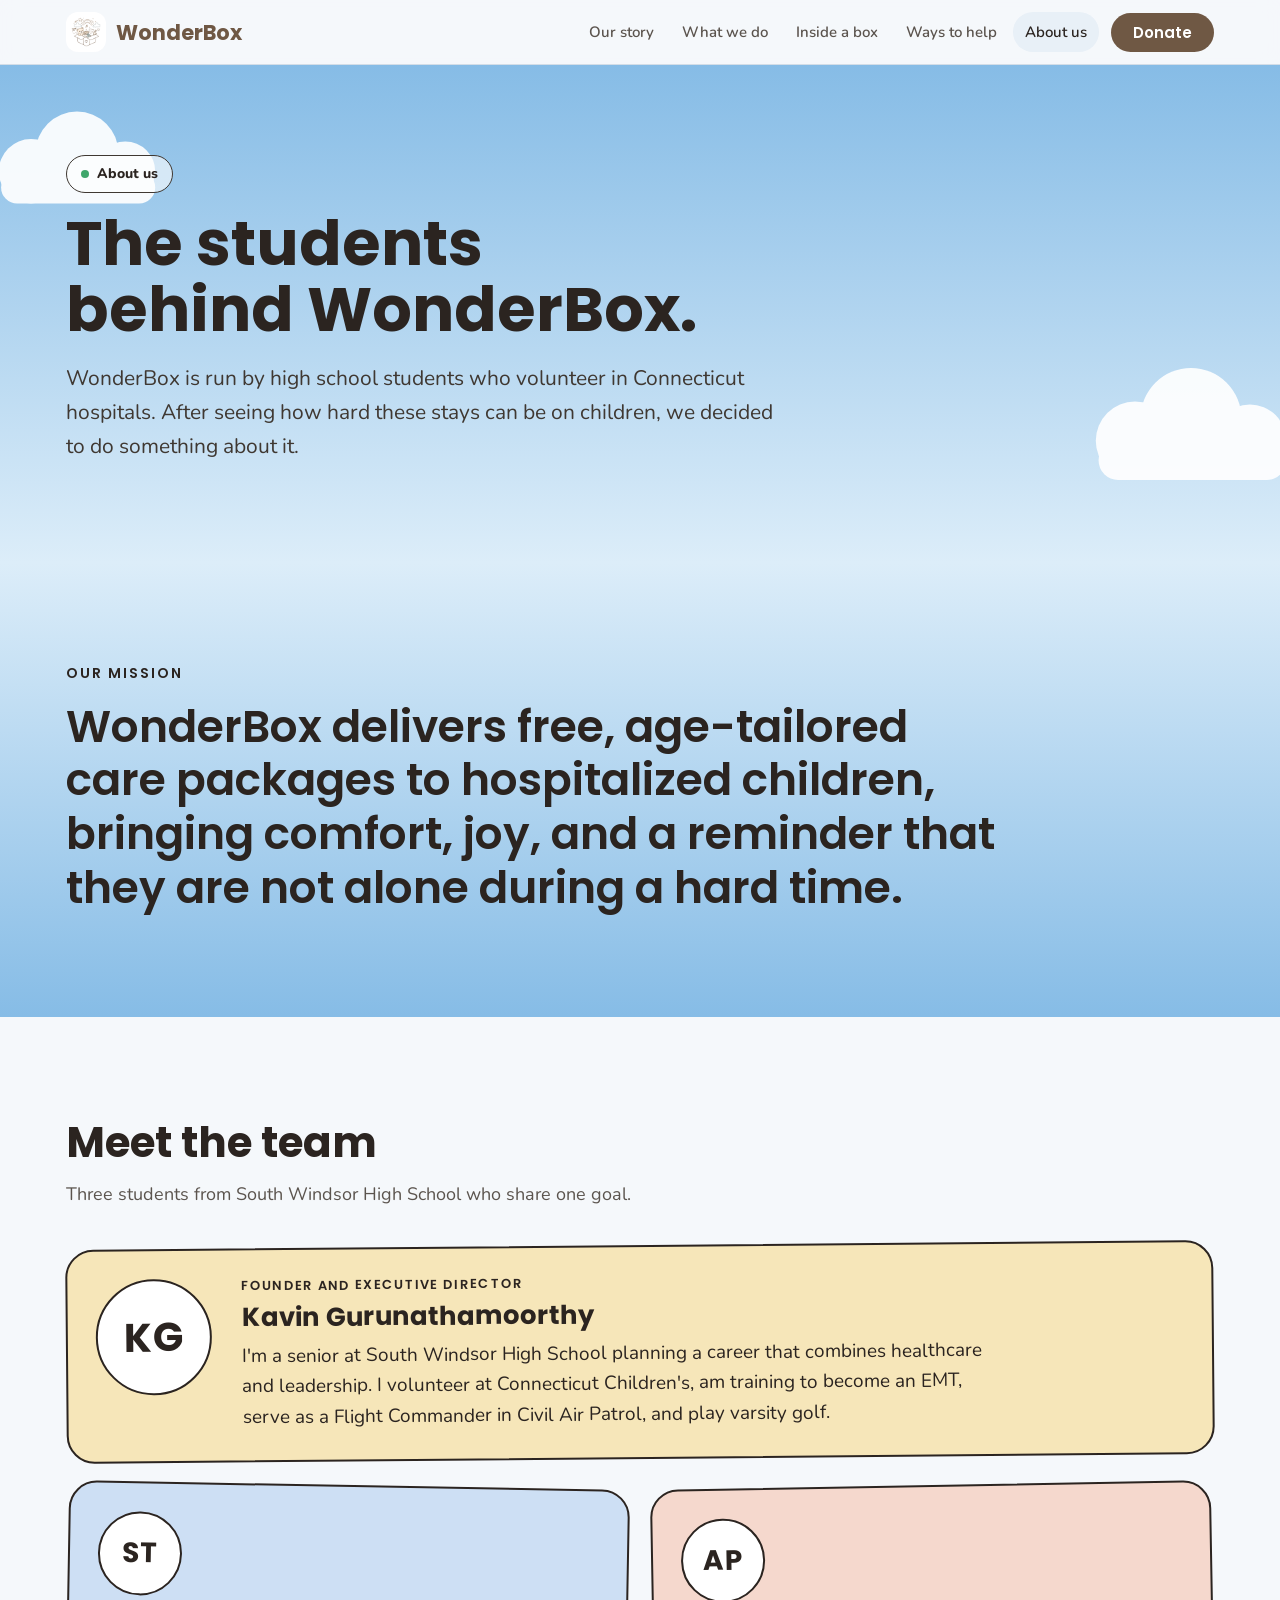
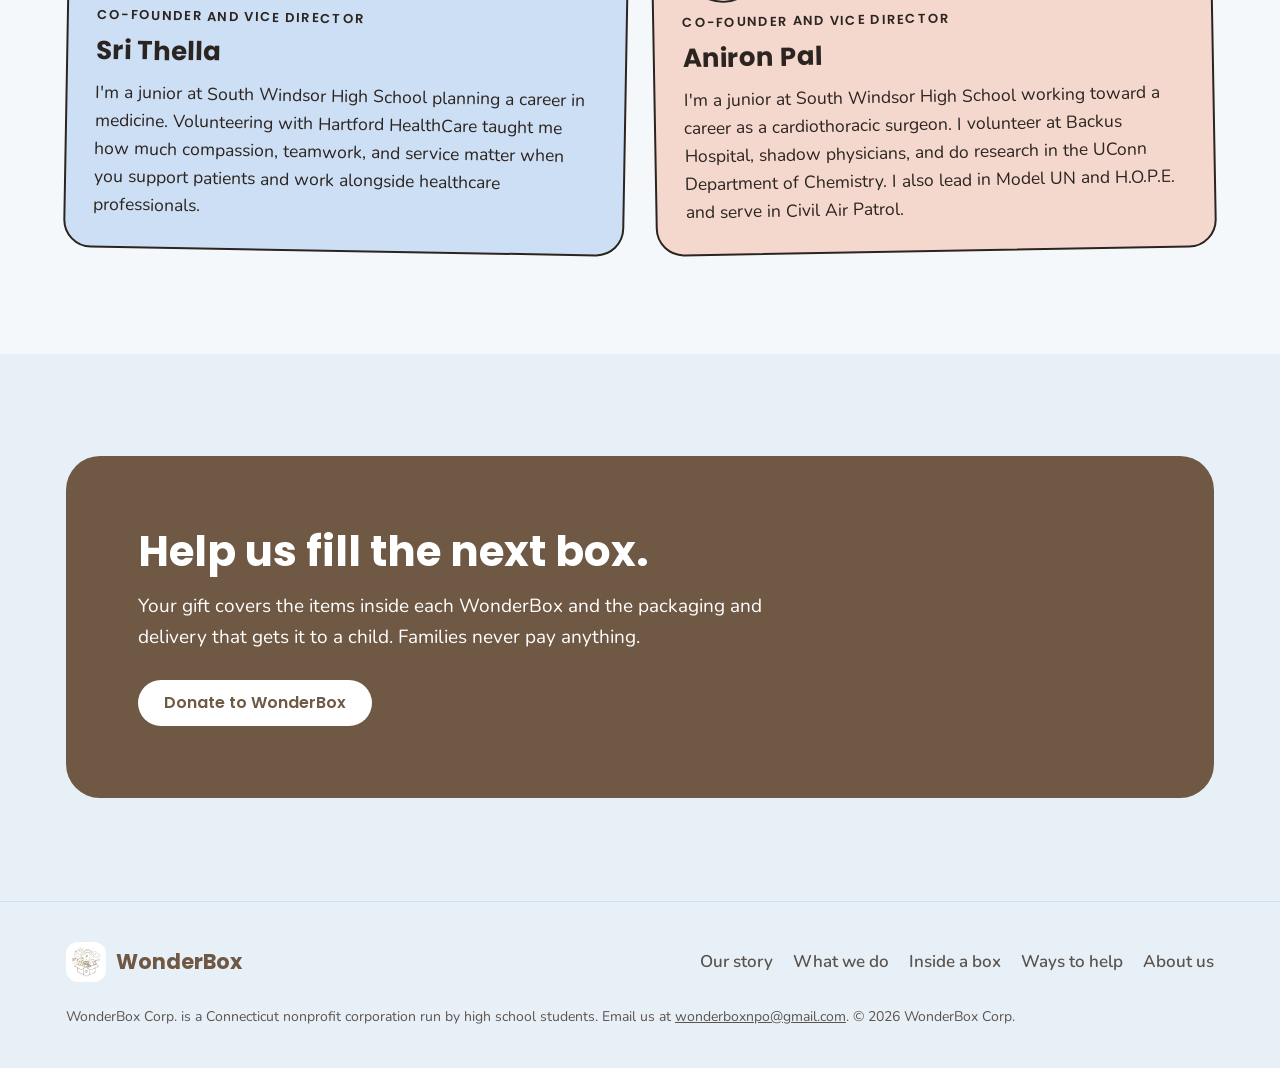
==== about.html @ fb3b5fb5 "Initial commit: WonderBox nonprofit website Co-Authored-By: Claude Sonnet 5 <noreply@anthropic.com>" ====
<!doctype html>
<html lang="en">
<head>
<meta charset="utf-8">
<meta name="viewport" content="width=device-width, initial-scale=1, viewport-fit=cover">
<title>About WonderBox</title>
<link rel="preconnect" href="https://fonts.googleapis.com">
<link rel="preconnect" href="https://fonts.gstatic.com" crossorigin>
<link rel="stylesheet" href="https://fonts.googleapis.com/css2?family=Nunito:wght@400;600;800&family=Poppins:wght@600;700&display=swap">
<style>
:root { color-scheme: light; padding-top: env(safe-area-inset-top, 0px); padding-bottom: env(safe-area-inset-bottom, 0px); }
body { margin: 0; }
img { max-width: 100%; }
[hidden] { display: none !important; }
</style>
<style>
/* Layout concept: a sky-blue storybook page where tilted pastel cards sit like parcels on a shelf.
   Palette: sky, cardboard brown, and four pastel parcel tones. Type: Poppins display (matches the logo wordmark), Nunito body. */
:root {
  --bg: #f5f8fb;
  --bg-alt: #e8f0f7;
  --surface: #ffffff;
  --ink: #2b2420;
  --ink-soft: #5b544e;
  --brand: #6f5844;
  --brand-ink: #ffffff;
  --line: #d3dde7;
  --outline: #2b2420;
  --focus: #1d5fd1;
  --hdr: rgba(245, 248, 251, 0.88);
  --sky-top: #86bce6;
  --sky-bottom: #dcedf9;
  --hero-ink: #2b2420;
  --hero-soft: #3f3832;
  --pill-bg: rgba(255, 255, 255, 0.6);
  --cloud: #ffffff;
  --cloud-op: 0.92;
  --star-op: 0;
  --sage: #d5e7d0;
  --sky-card: #cddff4;
  --butter: #f6e6b9;
  --blush: #f5d8cd;
  --card-ink: #2b2420;
  --paper: #ffffff;
  --paper-ink: #6f5844;
  --shadow: 0 18px 36px -14px rgba(43, 36, 32, 0.35);
  --display: "Poppins", "Avenir Next", "Segoe UI", system-ui, sans-serif;
  --body: "Nunito", "Segoe UI", system-ui, -apple-system, sans-serif;
}
@media (prefers-color-scheme: dark) {
  :root:not([data-theme="light"]) {
    --bg: #101923;
    --bg-alt: #152231;
    --surface: #1b2a3b;
    --ink: #f3ede7;
    --ink-soft: #bab4ad;
    --brand: #e6c9a2;
    --brand-ink: #2b2420;
    --line: #2f3e50;
    --outline: #a99f95;
    --focus: #8ec5ff;
    --hdr: rgba(16, 25, 35, 0.88);
    --sky-top: #0d1830;
    --sky-bottom: #27406a;
    --hero-ink: #f6f0ea;
    --hero-soft: #d4ddea;
    --pill-bg: rgba(255, 255, 255, 0.1);
    --cloud: #5d7fb0;
    --cloud-op: 0.3;
    --star-op: 0.9;
    --sage: #2e4636;
    --sky-card: #2a3f5e;
    --butter: #574a25;
    --blush: #5a3b34;
    --card-ink: #f3ede7;
    --shadow: 0 18px 36px -14px rgba(0, 0, 0, 0.7);
    color-scheme: dark;
  }
}
:root[data-theme="dark"] {
  --bg: #101923;
  --bg-alt: #152231;
  --surface: #1b2a3b;
  --ink: #f3ede7;
  --ink-soft: #bab4ad;
  --brand: #e6c9a2;
  --brand-ink: #2b2420;
  --line: #2f3e50;
  --outline: #a99f95;
  --focus: #8ec5ff;
  --hdr: rgba(16, 25, 35, 0.88);
  --sky-top: #0d1830;
  --sky-bottom: #27406a;
  --hero-ink: #f6f0ea;
  --hero-soft: #d4ddea;
  --pill-bg: rgba(255, 255, 255, 0.1);
  --cloud: #5d7fb0;
  --cloud-op: 0.3;
  --star-op: 0.9;
  --sage: #2e4636;
  --sky-card: #2a3f5e;
  --butter: #574a25;
  --blush: #5a3b34;
  --card-ink: #f3ede7;
  --shadow: 0 18px 36px -14px rgba(0, 0, 0, 0.7);
  color-scheme: dark;
}

*, *::before, *::after { box-sizing: border-box; }
html { scroll-behavior: smooth; }
body {
  background: var(--bg);
  color: var(--ink);
  font-family: var(--body);
  font-size: 17px;
  line-height: 1.6;
  -webkit-font-smoothing: antialiased;
  overflow-x: hidden;
}
body::before {
  content: "";
  position: fixed;
  inset: 0 0 auto;
  height: env(safe-area-inset-top, 0px);
  z-index: 60;
  background: var(--hdr);
}
h1, h2, h3 { font-family: var(--display); margin: 0; text-wrap: balance; }
h2 { font-weight: 700; font-size: clamp(28px, 4vw, 42px); line-height: 1.12; }
h3 { font-weight: 600; font-size: 21px; line-height: 1.25; }
p { margin: 0; }
a { color: inherit; }
img { display: block; }
:focus-visible { outline: 3px solid var(--focus); outline-offset: 3px; border-radius: 6px; }
section[id] { scroll-margin-top: 64px; }

.wrap {
  width: 100%;
  max-width: 1180px;
  margin-inline: auto;
  padding-left: max(16px, env(safe-area-inset-left, 0px));
  padding-right: max(16px, env(safe-area-inset-right, 0px));
}
.band { padding-block: clamp(56px, 8vw, 104px); }

/* Buttons */
.btn {
  display: inline-flex; align-items: center; justify-content: center;
  padding: 13px 24px; border-radius: 999px; border: 2px solid transparent;
  font: 600 16px/1 var(--display); text-decoration: none; cursor: pointer;
  transition: transform 0.15s ease;
}
.btn:hover { transform: translateY(-2px); }
.btn-primary { background: var(--brand); color: var(--brand-ink); }
.btn-ghost { border-color: var(--hero-ink); color: var(--hero-ink); }
.btn-inverse { background: var(--brand-ink); color: var(--brand); }
.btn[aria-disabled="true"] { opacity: 0.75; cursor: default; }
.btn[aria-disabled="true"]:hover { transform: none; }

/* Header */
.site-header {
  position: sticky; top: env(safe-area-inset-top, 0px); z-index: 50;
  background: var(--hdr); backdrop-filter: blur(10px);
  border-bottom: 1px solid var(--line);
}
.bar { display: flex; align-items: center; justify-content: space-between; gap: 16px; min-height: 64px; }
.brand { display: flex; align-items: center; gap: 10px; text-decoration: none; color: var(--brand); font: 700 21px/1 var(--display); }
.brand img { width: 40px; height: 40px; padding: 3px; border-radius: 12px; background: var(--paper); object-fit: contain; }
.nav { display: flex; align-items: center; gap: 4px; }
.nav .link { padding: 8px 12px; border-radius: 999px; color: var(--ink-soft); text-decoration: none; font-weight: 600; font-size: 15px; }
.nav .link:hover { color: var(--ink); background: var(--bg-alt); }
.nav .btn { padding: 10px 20px; font-size: 15px; margin-left: 8px; }
@media (max-width: 800px) { .nav .link { display: none; } .nav .btn { margin-left: 0; } }

/* Hero */
.hero { position: relative; overflow: hidden; color: var(--hero-ink); background: linear-gradient(180deg, var(--sky-top), var(--sky-bottom)); }
.hero::before {
  content: ""; position: absolute; inset: 0; pointer-events: none; opacity: var(--star-op);
  background-image:
    radial-gradient(1.6px 1.6px at 8% 18%, #fff, transparent),
    radial-gradient(1.2px 1.2px at 17% 62%, #fff, transparent),
    radial-gradient(1.8px 1.8px at 29% 30%, #fff, transparent),
    radial-gradient(1.2px 1.2px at 41% 80%, #fff, transparent),
    radial-gradient(1.6px 1.6px at 55% 14%, #fff, transparent),
    radial-gradient(1.2px 1.2px at 63% 52%, #fff, transparent),
    radial-gradient(1.8px 1.8px at 78% 24%, #fff, transparent),
    radial-gradient(1.2px 1.2px at 88% 70%, #fff, transparent),
    radial-gradient(1.6px 1.6px at 94% 12%, #fff, transparent);
}
.cloud { position: absolute; width: var(--w); color: var(--cloud); opacity: var(--cloud-op); pointer-events: none; animation: drift var(--t) ease-in-out infinite alternate; }
.cloud svg { display: block; width: 100%; height: auto; fill: currentColor; }
.c1 { --w: 230px; --t: 26s; top: 7%; left: -3%; }
.c2 { --w: 280px; --t: 32s; top: 58%; right: -4%; }
.c3 { --w: 150px; --t: 22s; top: 22%; left: 47%; }
@keyframes drift { from { transform: translateX(-4%); } to { transform: translateX(8%); } }
.hero-grid {
  position: relative; z-index: 1; display: grid; align-items: center; gap: clamp(32px, 6vw, 72px);
  grid-template-columns: minmax(0, 1.15fr) minmax(0, 0.85fr);
  padding-block: clamp(44px, 7vw, 92px) clamp(56px, 8vw, 110px);
}
.pill { display: inline-flex; align-items: center; gap: 8px; padding: 7px 14px; border-radius: 999px; background: var(--pill-bg); border: 1px solid var(--hero-soft); font-weight: 800; font-size: 14px; }
.pill i { width: 8px; height: 8px; border-radius: 50%; background: #3fa66b; }
.hero h1 { font-weight: 700; font-size: clamp(38px, 6.2vw, 68px); line-height: 1.04; margin-top: 20px; }
.lede { margin-top: 20px; max-width: 34em; font-size: clamp(18px, 2vw, 21px); color: var(--hero-soft); }
.cta-row { margin-top: 30px; display: flex; flex-wrap: wrap; gap: 12px; }
.hero-card {
  position: relative; margin: 0 auto; width: 100%; max-width: 440px; padding: 18px 18px 14px;
  background: var(--paper); border-radius: 28px; box-shadow: var(--shadow);
  transform: rotate(2.5deg); animation: float 7s ease-in-out infinite alternate;
}
.hero-card::before {
  content: ""; position: absolute; top: -14px; left: 50%; width: 120px; height: 30px; margin-left: -60px;
  background: var(--butter); opacity: 0.95; border-radius: 4px; transform: rotate(-3deg);
}
.hero-card img { width: 100%; height: auto; aspect-ratio: 1 / 1; }
.hero-card figcaption { margin-top: 6px; text-align: center; color: var(--paper-ink); font: 600 13px/1.3 var(--display); letter-spacing: 0.1em; text-transform: uppercase; }
@keyframes float { from { transform: rotate(2.5deg) translateY(0); } to { transform: rotate(1.5deg) translateY(-8px); } }
@media (max-width: 860px) {
  .hero-grid { grid-template-columns: minmax(0, 1fr); }
  .hero-card { max-width: 340px; }
}

/* Ribbon */
.ribbon { overflow: hidden; background: var(--brand); color: var(--brand-ink); padding-block: 14px; }
.ribbon-track { display: flex; width: max-content; animation: scroll 38s linear infinite; }
.ribbon-set { display: flex; align-items: center; flex-shrink: 0; }
.ribbon-set span { font: 600 14px/1 var(--display); letter-spacing: 0.12em; text-transform: uppercase; white-space: nowrap; }
.ribbon-set i { width: 7px; height: 7px; margin-inline: 28px; border-radius: 50%; background: currentColor; opacity: 0.7; }
@keyframes scroll { to { transform: translateX(-50%); } }

/* Stats */
.stats { display: grid; grid-template-columns: repeat(auto-fit, minmax(170px, 1fr)); gap: 0; background: var(--surface); border: 1px solid var(--line); border-radius: 26px; overflow: hidden; }
.stat { padding: 26px 28px; border-right: 1px solid var(--line); }
.stat:last-child { border-right: 0; }
.stat b { display: block; font: 700 clamp(34px, 4.4vw, 48px)/1 var(--display); color: var(--brand); font-variant-numeric: tabular-nums; }
.stat span { display: block; margin-top: 8px; color: var(--ink-soft); font-weight: 600; }
@media (max-width: 620px) { .stat { border-right: 0; border-bottom: 1px solid var(--line); } .stat:last-child { border-bottom: 0; } }

.serving { margin-top: 22px; text-align: center; color: var(--ink-soft); font-weight: 600; }

/* Story */
.split { display: grid; gap: clamp(28px, 5vw, 64px); grid-template-columns: minmax(0, 5fr) minmax(0, 7fr); align-items: start; }
.split > .lead { position: sticky; top: 96px; }
.lead p { margin-top: 16px; color: var(--ink-soft); font-size: 18px; max-width: 26em; }
.story p + p { margin-top: 18px; }
.story p { font-size: 19px; max-width: 34em; }
@media (max-width: 900px) { .split { grid-template-columns: minmax(0, 1fr); } .split > .lead { position: static; } }

/* What we do */
.alt { background: var(--bg-alt); }
.do-grid { display: grid; gap: 22px; grid-template-columns: repeat(2, minmax(0, 1fr)); }
.tilt {
  display: flex; flex-direction: column; gap: 12px; padding: 26px; border-radius: 26px;
  background: var(--tone); color: var(--card-ink); border: 2px solid var(--outline);
  transform: rotate(var(--r, 0deg)); transition: transform 0.25s ease;
}
.tilt:hover, .tilt:focus-within { transform: rotate(0deg) translateY(-4px); }
.tilt p { font-size: 16.5px; }
.tilt .more { margin-top: auto; padding-top: 6px; font-weight: 800; text-decoration: underline; text-decoration-thickness: 2px; text-underline-offset: 4px; }
.do-grid .tilt:nth-child(even) { margin-top: 28px; }
.do-grid .tilt:nth-child(1) { --r: -1.4deg; }
.do-grid .tilt:nth-child(2) { --r: 1.2deg; }
.do-grid .tilt:nth-child(3) { --r: 1deg; }
.do-grid .tilt:nth-child(4) { --r: -1.2deg; }
[data-tone="sage"] { --tone: var(--sage); }
[data-tone="sky"] { --tone: var(--sky-card); }
[data-tone="butter"] { --tone: var(--butter); }
[data-tone="blush"] { --tone: var(--blush); }
@media (max-width: 560px) { .do-grid { grid-template-columns: minmax(0, 1fr); } .do-grid .tilt:nth-child(even) { margin-top: 0; } }

/* Inside a box */
.sec-head { max-width: 40em; }
.sec-head p { margin-top: 14px; color: var(--ink-soft); font-size: 18px; }
.tabs { margin-top: 28px; display: flex; flex-wrap: wrap; gap: 10px; }
.tab {
  padding: 12px 20px; border-radius: 999px; border: 2px solid var(--outline); cursor: pointer;
  background: var(--surface); color: var(--ink); font: 600 16px/1 var(--display);
}
.tab[aria-selected="true"] { background: var(--brand); border-color: var(--brand); color: var(--brand-ink); }
.panel {
  margin-top: 20px; display: grid; gap: 28px; align-items: center;
  grid-template-columns: minmax(0, 1fr) minmax(0, 1fr);
  padding: clamp(24px, 4vw, 44px); border-radius: 30px;
  background: var(--tone); color: var(--card-ink); border: 2px solid var(--outline);
}
.panel .who { font: 600 15px/1 var(--display); letter-spacing: 0.1em; text-transform: uppercase; }
.panel .age { margin-top: 10px; font: 700 clamp(40px, 6vw, 68px)/1 var(--display); }
.panel p { margin-top: 14px; font-size: 18px; max-width: 24em; }
.chips { list-style: none; margin: 0; padding: 0; display: flex; flex-wrap: wrap; gap: 10px; }
.chips li { padding: 10px 16px; border-radius: 16px; background: var(--surface); color: var(--ink); border: 2px solid var(--outline); font-weight: 800; }
.note { margin-top: 16px; font-size: 14.5px; color: var(--ink-soft); }
@media (max-width: 760px) { .panel { grid-template-columns: minmax(0, 1fr); } }

/* How it works */
.steps { list-style: none; margin: 28px 0 0; padding: 0; display: grid; gap: 22px; counter-reset: step; }
.steps li { position: relative; padding-left: 62px; counter-increment: step; }
.steps li::before {
  content: counter(step); position: absolute; left: 0; top: 0; width: 44px; height: 44px; border-radius: 50%;
  display: grid; place-items: center; background: var(--brand); color: var(--brand-ink); font: 700 18px/1 var(--display);
}
.steps h3 { font-size: 20px; }
.steps p { margin-top: 4px; color: var(--ink-soft); }
.give { background: var(--surface); border: 1px solid var(--line); border-radius: 28px; padding: clamp(24px, 3.5vw, 40px); box-shadow: var(--shadow); }
.give h3 { font-size: 24px; }
.give dl { margin: 20px 0 0; display: grid; gap: 18px; }
.give dt { font: 600 17px/1.3 var(--display); }
.give dd { margin: 4px 0 0; color: var(--ink-soft); }
.give .free { margin-top: 24px; padding: 14px 18px; border-radius: 16px; background: var(--sage); color: var(--card-ink); font-weight: 800; }

/* Ways to help */
.help-grid { margin-top: 32px; display: grid; gap: 20px; grid-template-columns: repeat(auto-fit, minmax(230px, 1fr)); }
.help { display: flex; flex-direction: column; gap: 10px; padding: 26px; border-radius: 22px; background: var(--surface); border: 1px solid var(--line); }
.help p { color: var(--ink-soft); font-size: 16.5px; }
.help .more { margin-top: auto; padding-top: 8px; font-weight: 800; color: var(--brand); text-underline-offset: 4px; text-decoration-thickness: 2px; }
.contact-note { margin-top: 22px; color: var(--ink-soft); }

/* Mission */
.mission { background: linear-gradient(180deg, var(--sky-bottom), var(--sky-top)); color: var(--hero-ink); }
.mission .label { font: 600 14px/1 var(--display); letter-spacing: 0.14em; text-transform: uppercase; }
.mission blockquote { margin: 20px 0 0; max-width: 24em; font: 600 clamp(26px, 3.8vw, 44px)/1.22 var(--display); text-wrap: balance; }

/* Donate */
.donate { padding: clamp(32px, 6vw, 72px); border-radius: 34px; background: var(--brand); color: var(--brand-ink); }
.donate h2 { color: inherit; max-width: 14em; }
.donate p { margin-top: 16px; max-width: 34em; font-size: 19px; }
.donate .btn { margin-top: 28px; }

/* Footer */
.site-footer { background: var(--bg-alt); border-top: 1px solid var(--line); padding-block: 40px; }
.foot { display: flex; flex-wrap: wrap; align-items: center; justify-content: space-between; gap: 20px; }
.foot p { color: var(--ink-soft); font-size: 15px; max-width: 34em; }
.foot nav { display: flex; flex-wrap: wrap; gap: 8px 20px; }
.foot nav a { color: var(--ink-soft); font-weight: 600; text-decoration: none; }
.foot nav a:hover { color: var(--ink); text-decoration: underline; }
.copy { margin-top: 24px; color: var(--ink-soft); font-size: 14px; }

@media (prefers-reduced-motion: reduce) {
  html { scroll-behavior: auto; }
  .cloud, .hero-card, .ribbon-track { animation: none; }
  .tilt, .btn { transition: none; }
}

/* About page */
.nav .link[aria-current="page"] { color: var(--ink); background: var(--bg-alt); }
.page-hero { position: relative; z-index: 1; padding-block: clamp(48px, 7vw, 92px) clamp(56px, 8vw, 100px); }
.page-hero h1 { margin-top: 18px; max-width: 15em; font-weight: 700; font-size: clamp(36px, 5.6vw, 62px); line-height: 1.06; }
.team { margin-top: 36px; display: grid; gap: 26px; grid-template-columns: repeat(2, minmax(0, 1fr)); }
.member {
  display: flex; flex-direction: column; gap: 12px; padding: 28px; border-radius: 28px;
  background: var(--tone); color: var(--card-ink); border: 2px solid var(--outline);
  transform: rotate(var(--r, 0deg)); transition: transform 0.25s ease;
}
.member:hover, .member:focus-within { transform: rotate(0deg) translateY(-4px); }
.member.first { grid-column: 1 / -1; display: grid; grid-template-columns: auto minmax(0, 1fr); gap: 8px 30px; align-items: start; --r: -0.5deg; }
.member:nth-child(2) { --r: 1deg; }
.member:nth-child(3) { --r: -1deg; }
.avatar {
  display: grid; place-items: center; width: 84px; height: 84px; border-radius: 50%;
  background: var(--surface); color: var(--ink); border: 2px solid var(--outline);
  font: 700 28px/1 var(--display); letter-spacing: 0.02em;
}
.first .avatar { width: 116px; height: 116px; font-size: 40px; grid-row: span 3; }
.member h2 { font-size: 26px; line-height: 1.15; }
.role { font: 600 13px/1.3 var(--display); letter-spacing: 0.1em; text-transform: uppercase; }
.member p { font-size: 17.5px; max-width: 40em; }
.first p { font-size: 19px; }
.about-cta { margin-top: 36px; }
@media (max-width: 760px) {
  .team { grid-template-columns: minmax(0, 1fr); }
  .member.first { grid-template-columns: minmax(0, 1fr); }
  .first .avatar { grid-row: auto; width: 96px; height: 96px; font-size: 34px; }
}
</style>
</head>
<body>

<svg width="0" height="0" style="position:absolute" aria-hidden="true" focusable="false">
  <symbol id="cloud" viewBox="0 0 200 100">
    <circle cx="60" cy="62" r="28"/><circle cx="100" cy="46" r="36"/><circle cx="142" cy="62" r="26"/>
    <rect x="34" y="62" width="134" height="28" rx="14"/>
  </symbol>
</svg>

<header class="site-header">
  <div class="wrap bar">
    <a class="brand" href="index.html" aria-label="WonderBox home">
      <img src="wonderbox-logo.png" alt="" width="40" height="40">
      <span>WonderBox</span>
    </a>
    <nav class="nav" aria-label="Main">
      <a class="link" href="index.html#story">Our story</a>
      <a class="link" href="index.html#what">What we do</a>
      <a class="link" href="index.html#inside">Inside a box</a>
      <a class="link" href="index.html#help">Ways to help</a>
      <a class="link" href="about.html" aria-current="page">About us</a>
      <a class="btn btn-primary" href="https://givebutter.com/WonderBoxFundraisingDrive?s=6O8smw" target="_blank" rel="noopener">Donate</a>
    </nav>
  </div>
</header>

<main id="top">
  <section class="hero">
    <div class="cloud c1" aria-hidden="true"><svg viewBox="0 0 200 100"><use href="#cloud"/></svg></div>
    <div class="cloud c2" aria-hidden="true"><svg viewBox="0 0 200 100"><use href="#cloud"/></svg></div>
    <div class="wrap page-hero">
      <span class="pill"><i></i>About us</span>
      <h1>The students behind WonderBox.</h1>
      <p class="lede">WonderBox is run by high school students who volunteer in Connecticut hospitals. After seeing how hard these stays can be on children, we decided to do something about it.</p>
    </div>
  </section>

  <section class="band mission" aria-labelledby="mission-label">
    <div class="wrap">
      <div class="label" id="mission-label">Our mission</div>
      <blockquote>WonderBox delivers free, age-tailored care packages to hospitalized children, bringing comfort, joy, and a reminder that they are not alone during a hard time.</blockquote>
    </div>
  </section>

  <section class="band" id="team">
    <div class="wrap">
      <div class="sec-head">
        <h2>Meet the team</h2>
        <p>Three students from South Windsor High School who share one goal.</p>
      </div>
      <div class="team">
        <article class="member first" data-tone="butter">
          <div class="avatar" aria-hidden="true">KG</div>
          <div class="role">Founder and Executive Director</div>
          <h2>Kavin Gurunathamoorthy</h2>
          <p>I'm a senior at South Windsor High School planning a career that combines healthcare and leadership. I volunteer at Connecticut Children's, am training to become an EMT, serve as a Flight Commander in Civil Air Patrol, and play varsity golf.</p>
        </article>
        <article class="member" data-tone="sky">
          <div class="avatar" aria-hidden="true">ST</div>
          <div class="role">Co-Founder and Vice Director</div>
          <h2>Sri Thella</h2>
          <p>I'm a junior at South Windsor High School planning a career in medicine. Volunteering with Hartford HealthCare taught me how much compassion, teamwork, and service matter when you support patients and work alongside healthcare professionals.</p>
        </article>
        <article class="member" data-tone="blush">
          <div class="avatar" aria-hidden="true">AP</div>
          <div class="role">Co-Founder and Vice Director</div>
          <h2>Aniron Pal</h2>
          <p>I'm a junior at South Windsor High School working toward a career as a cardiothoracic surgeon. I volunteer at Backus Hospital, shadow physicians, and do research in the UConn Department of Chemistry. I also lead in Model UN and H.O.P.E. and serve in Civil Air Patrol.</p>
        </article>
      </div>
    </div>
  </section>

  <section class="band alt" id="donate">
    <div class="wrap">
      <div class="donate">
        <h2>Help us fill the next box.</h2>
        <p>Your gift covers the items inside each WonderBox and the packaging and delivery that gets it to a child. Families never pay anything.</p>
        <a class="btn btn-inverse" href="https://givebutter.com/WonderBoxFundraisingDrive?s=6O8smw" target="_blank" rel="noopener">Donate to WonderBox</a>
      </div>
    </div>
  </section>
</main>

<footer class="site-footer">
  <div class="wrap">
    <div class="foot">
      <a class="brand" href="index.html" aria-label="WonderBox home">
        <img src="wonderbox-logo.png" alt="" width="40" height="40">
        <span>WonderBox</span>
      </a>
      <nav aria-label="Footer">
        <a href="index.html#story">Our story</a>
        <a href="index.html#what">What we do</a>
        <a href="index.html#inside">Inside a box</a>
        <a href="index.html#help">Ways to help</a>
        <a href="about.html">About us</a>
      </nav>
    </div>
    <p class="copy">WonderBox Corp. is a Connecticut nonprofit corporation run by high school students. Email us at <a href="mailto:wonderboxnpo@gmail.com">wonderboxnpo@gmail.com</a>. &copy; 2026 WonderBox Corp.</p>
  </div>
</footer>

</body>
</html>
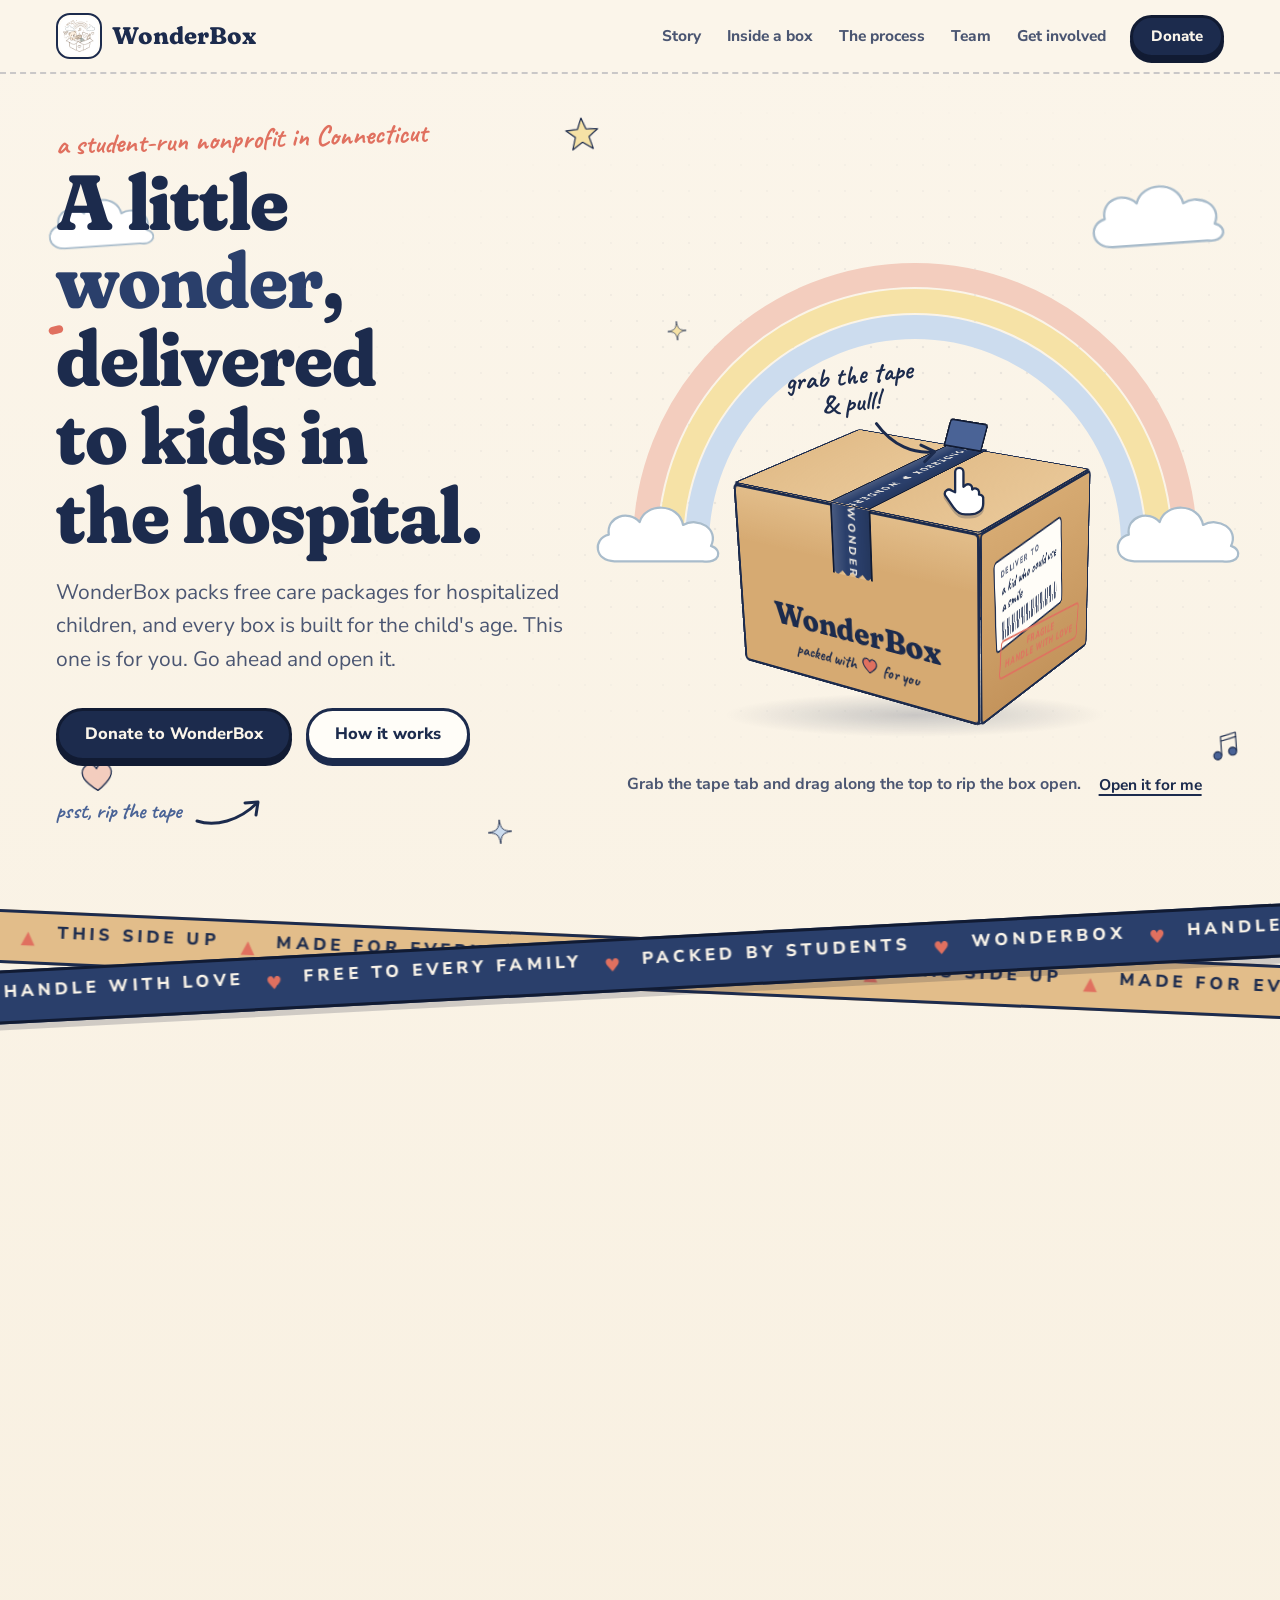
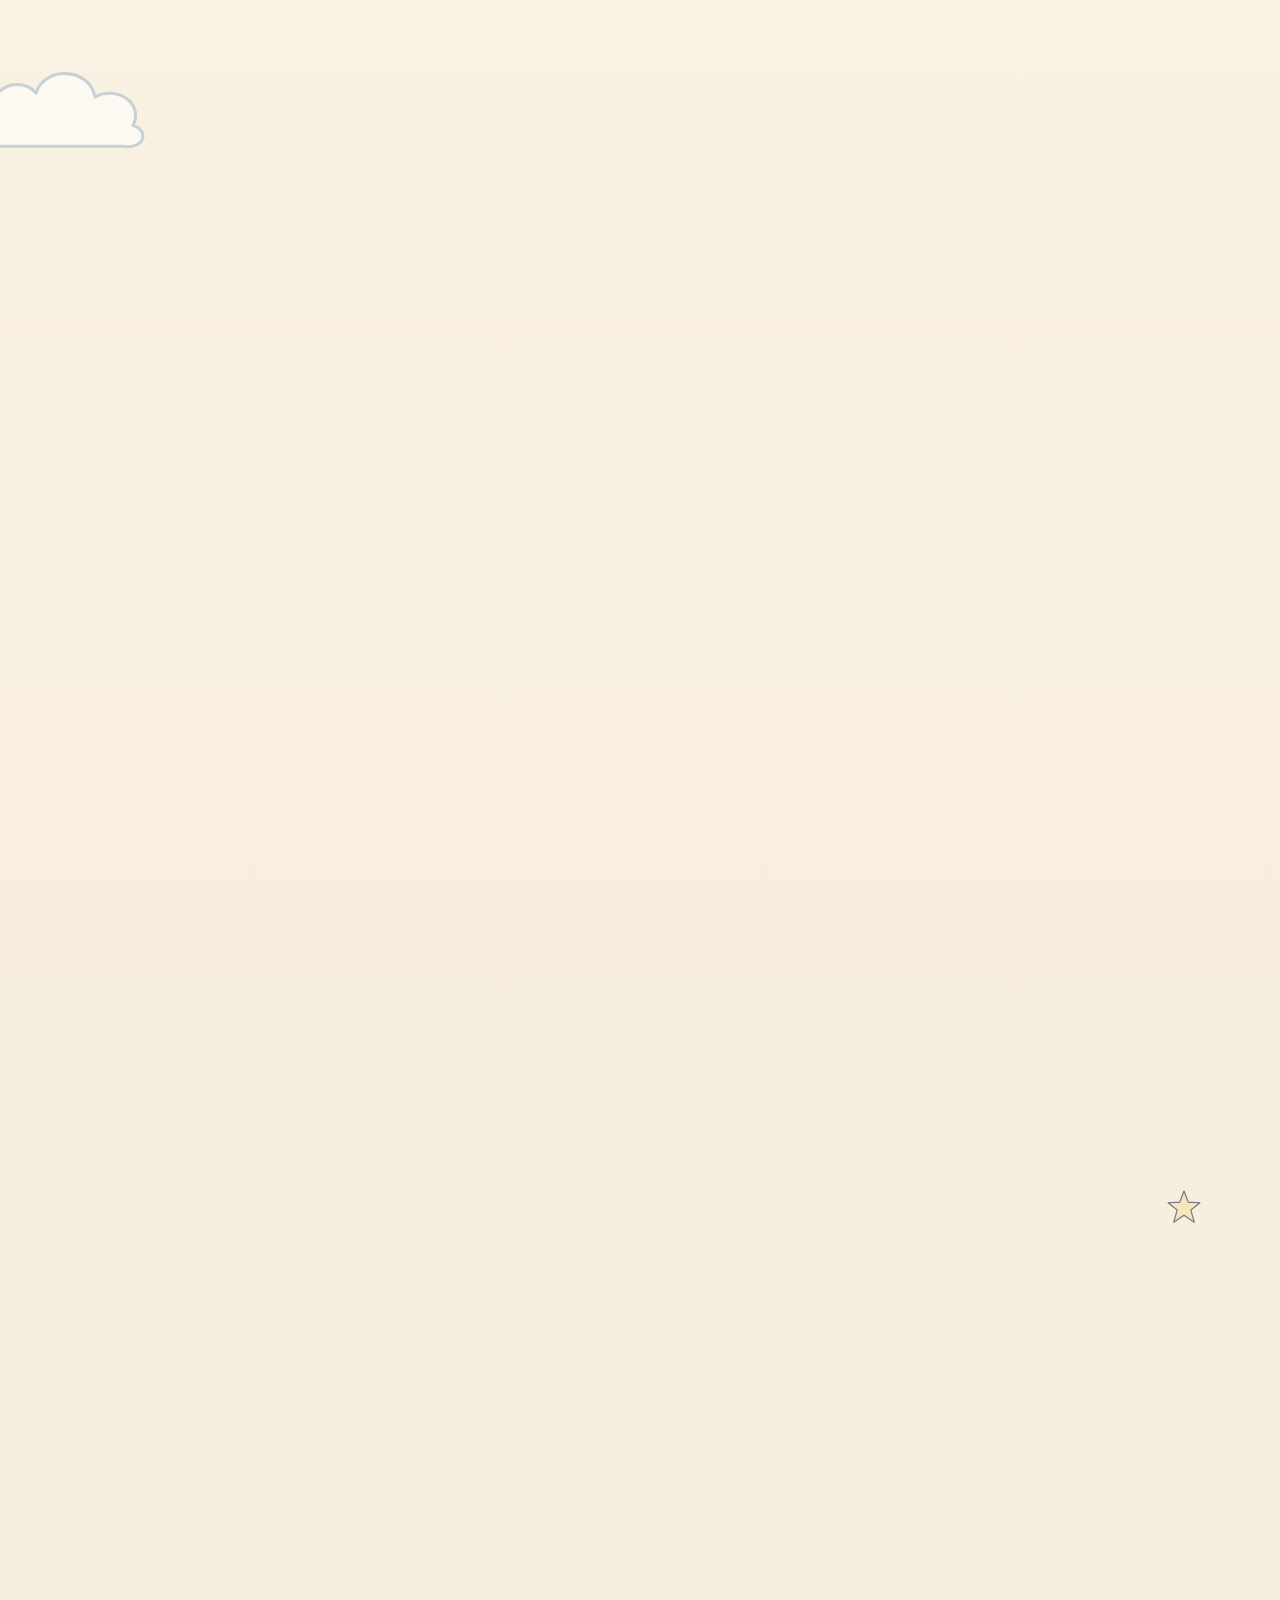
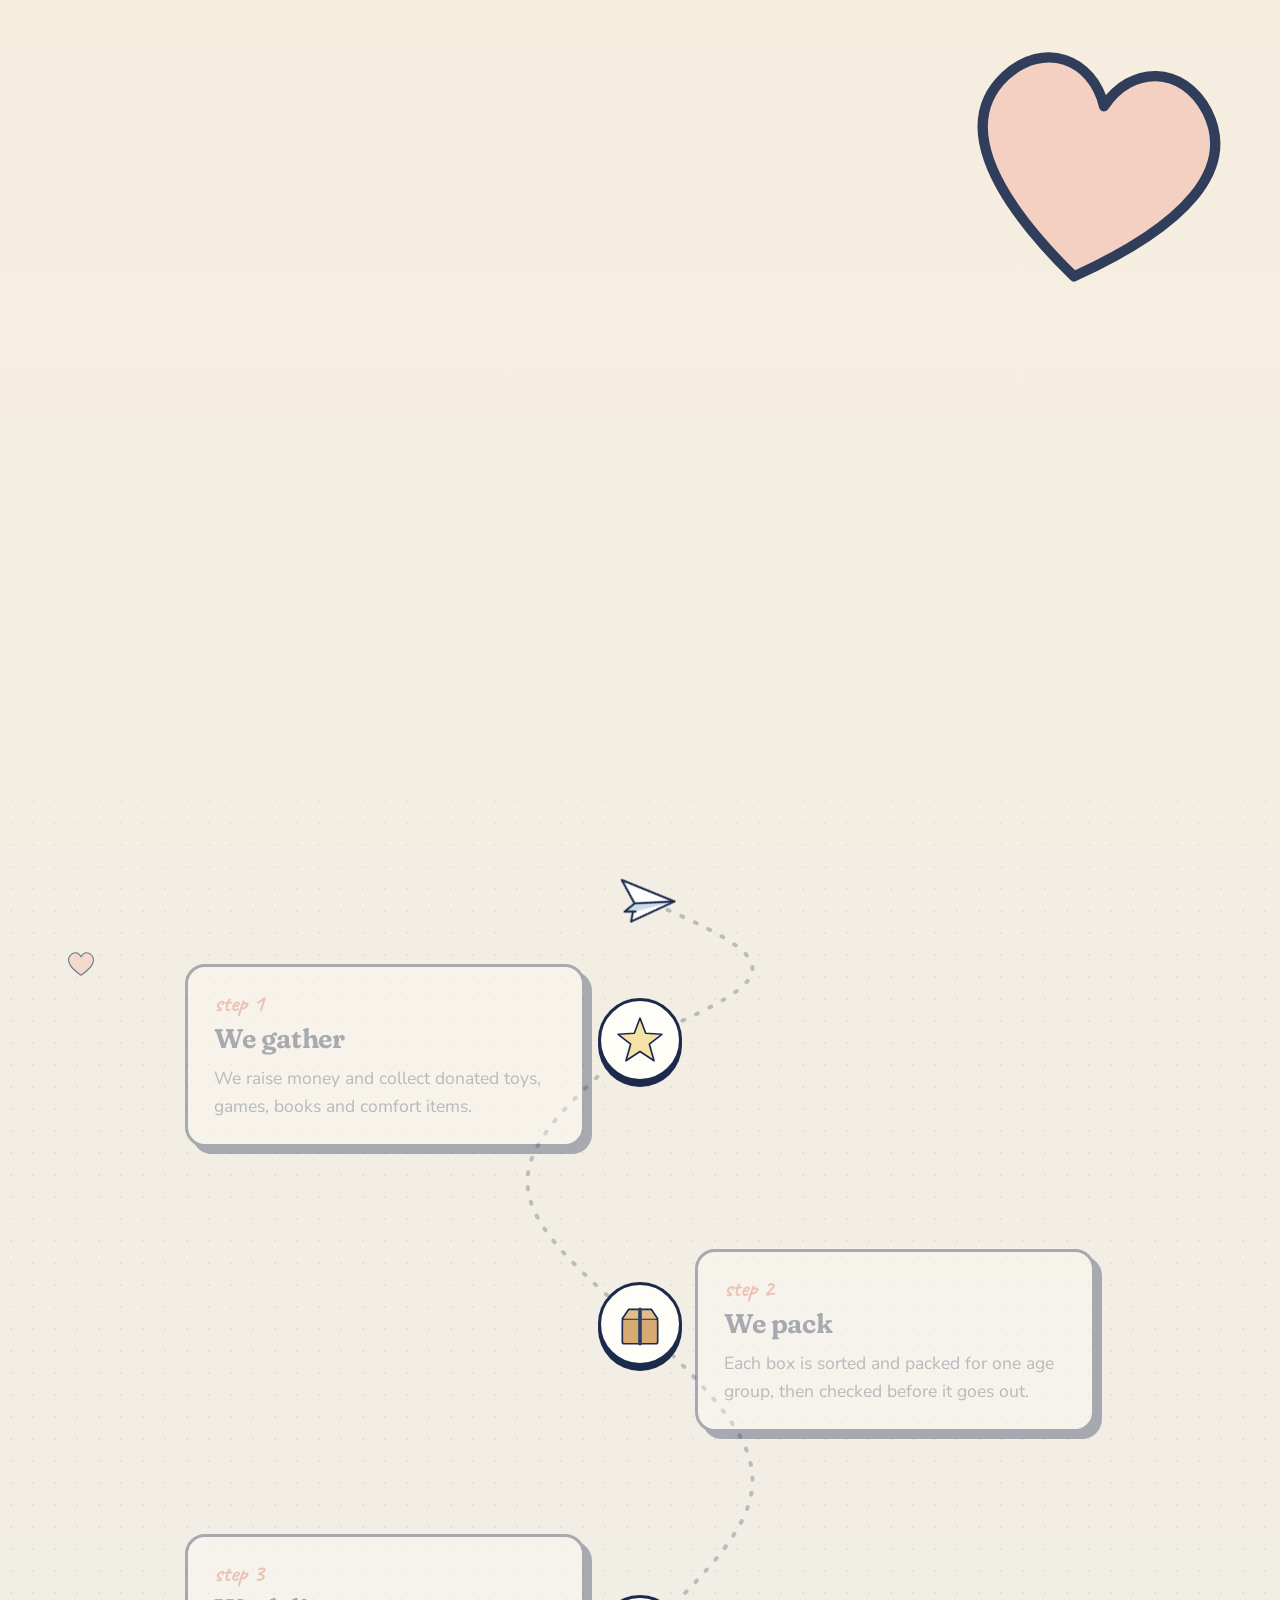
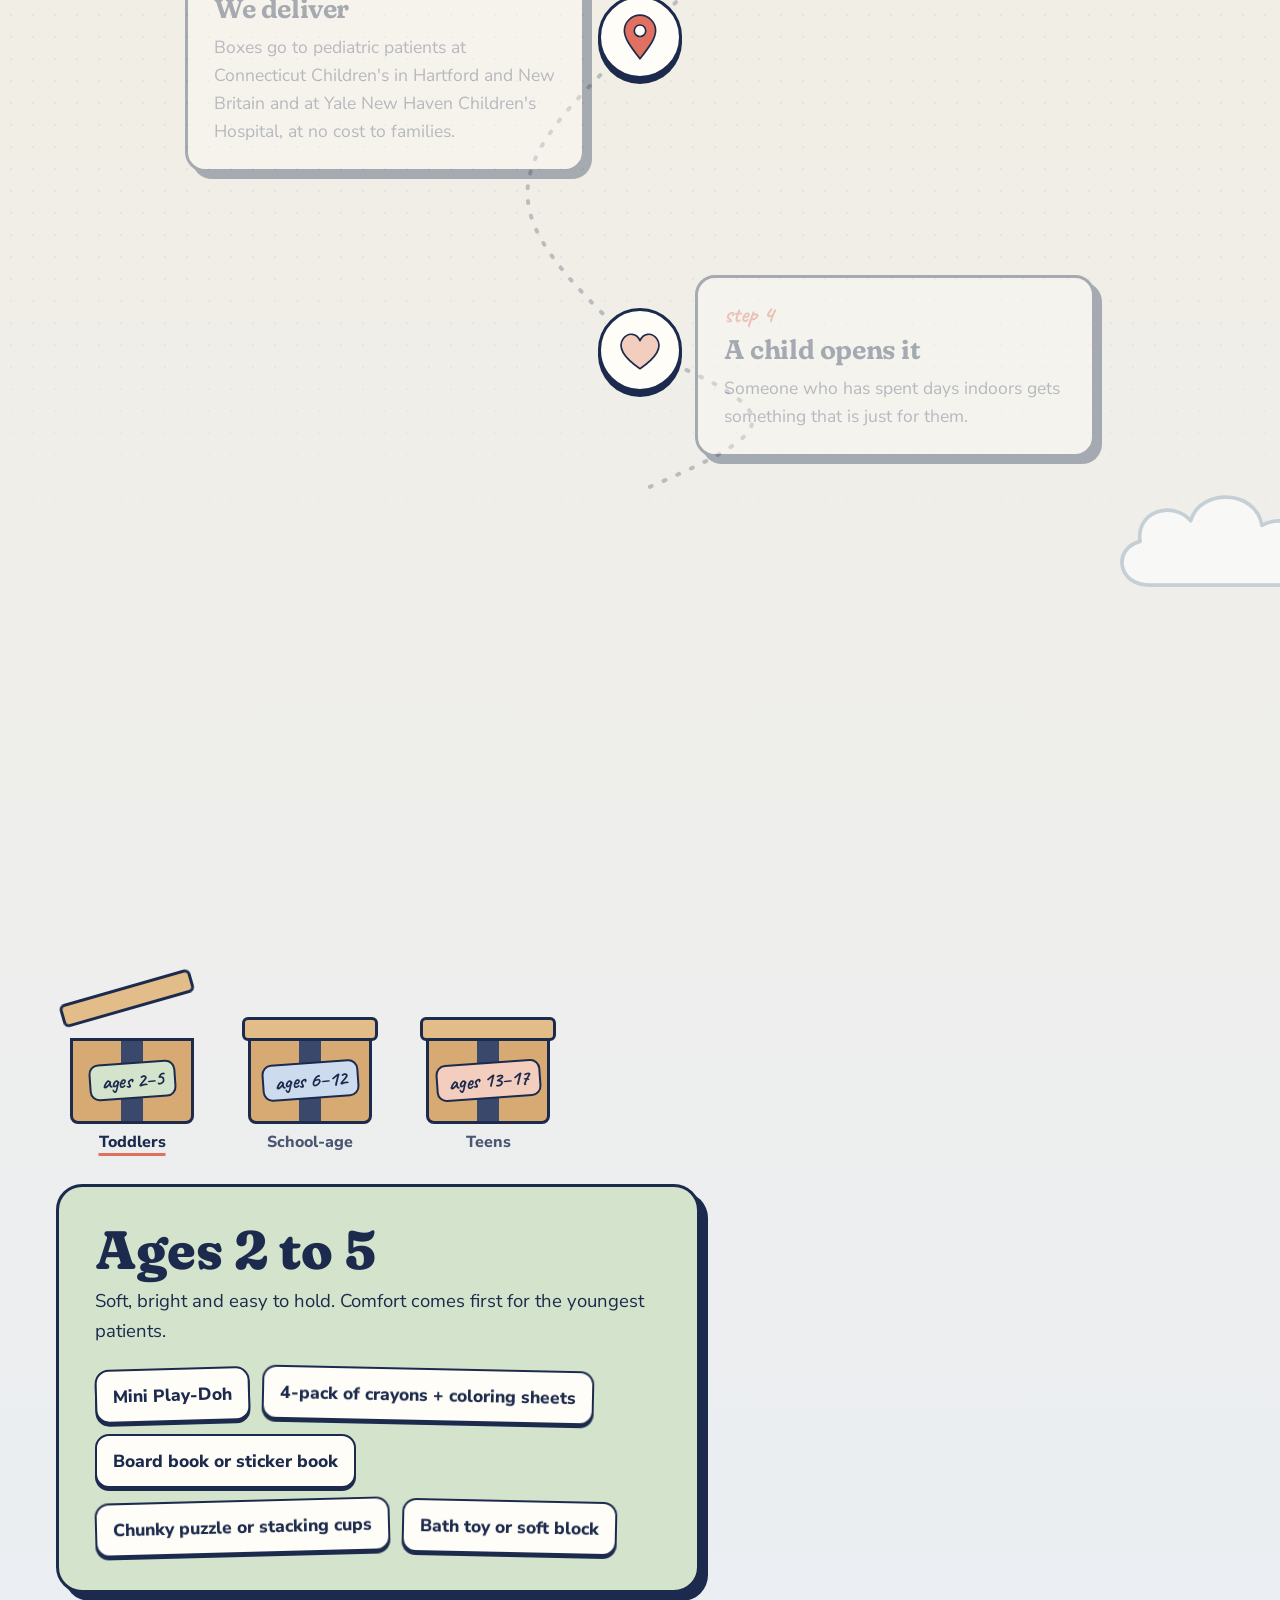
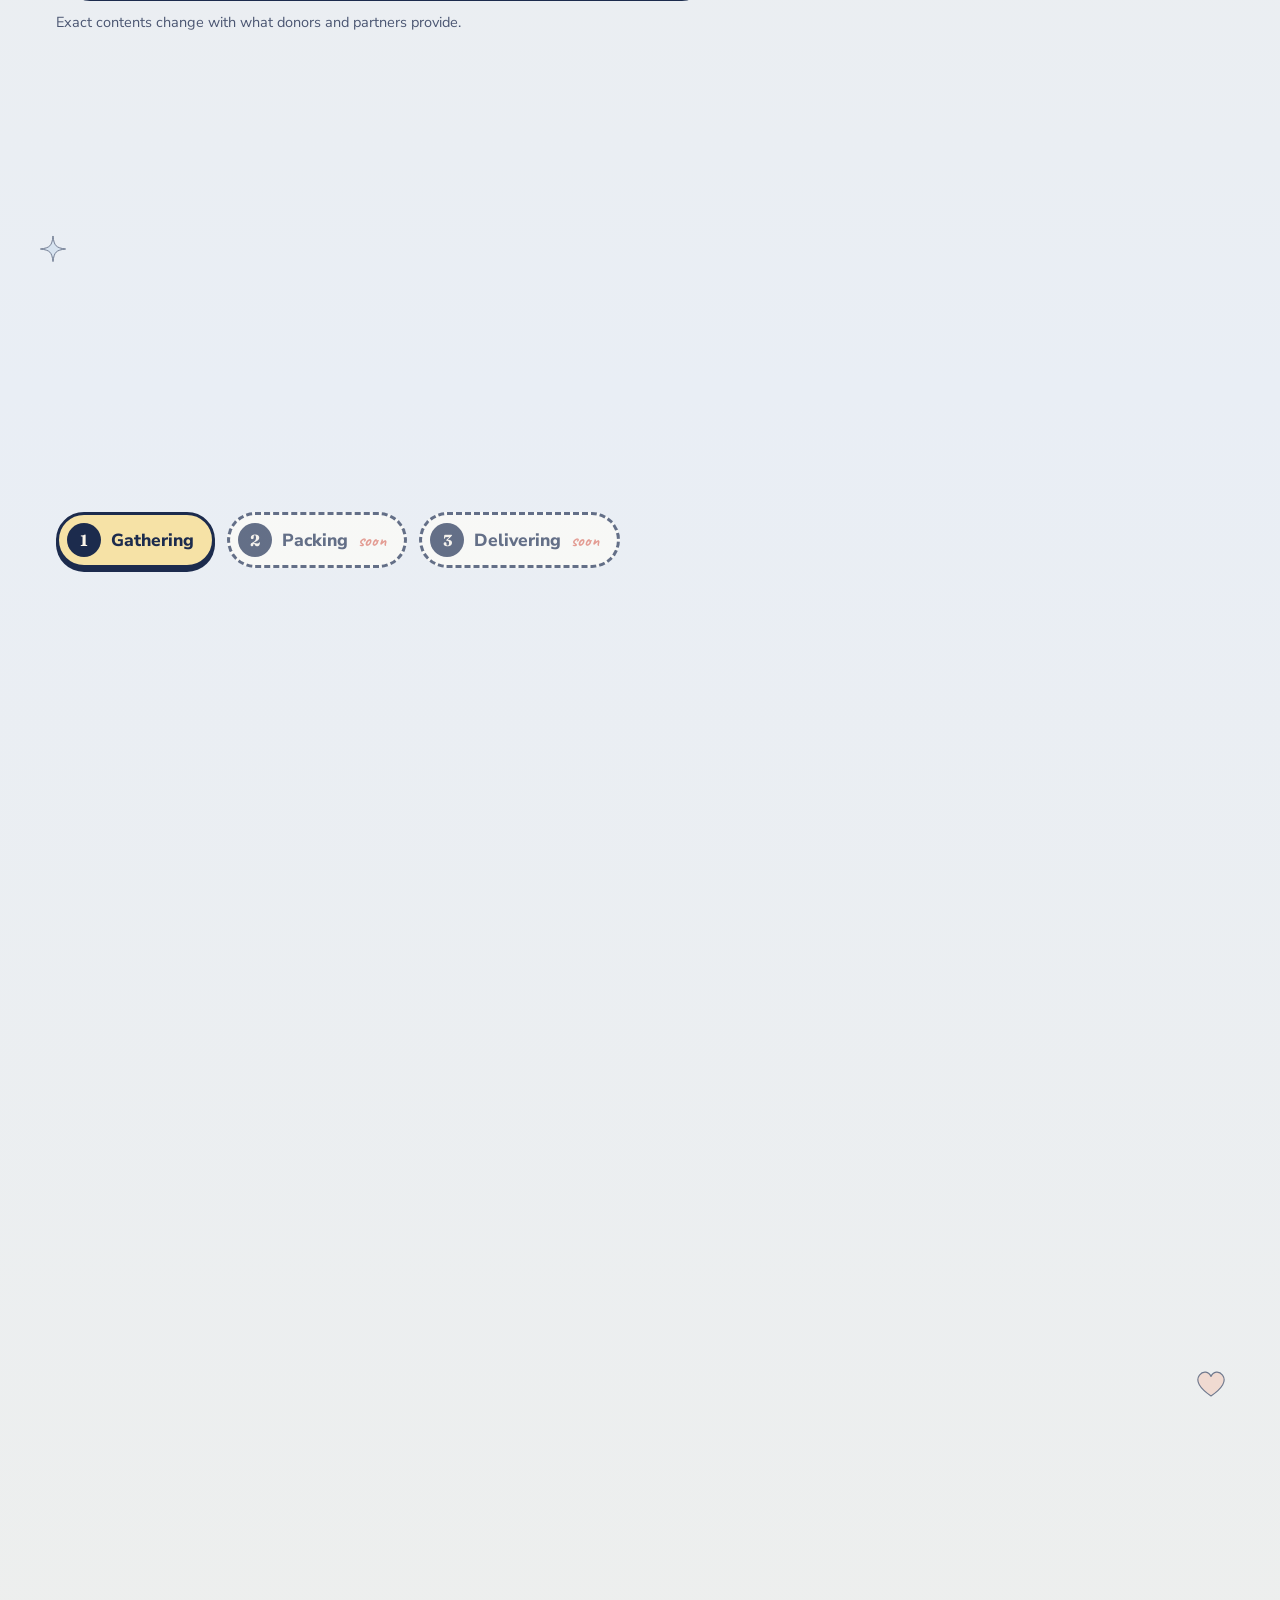
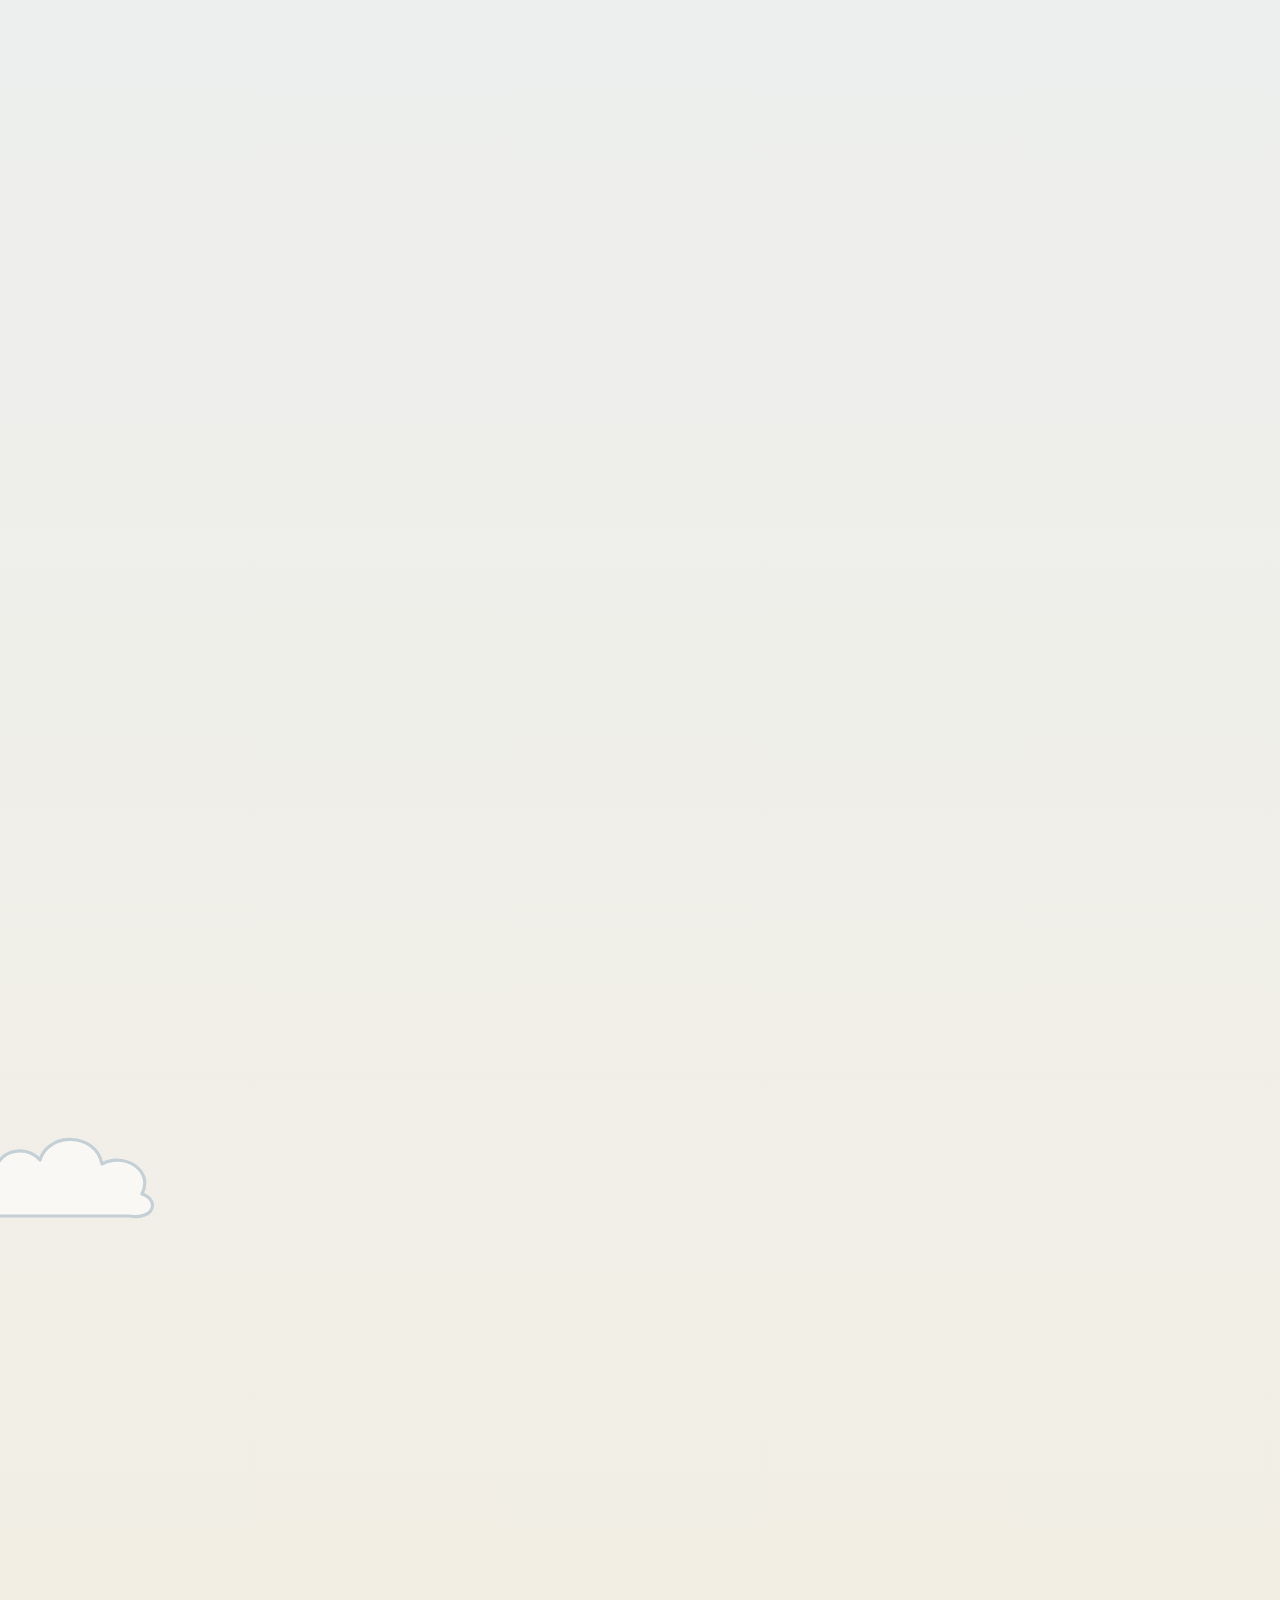
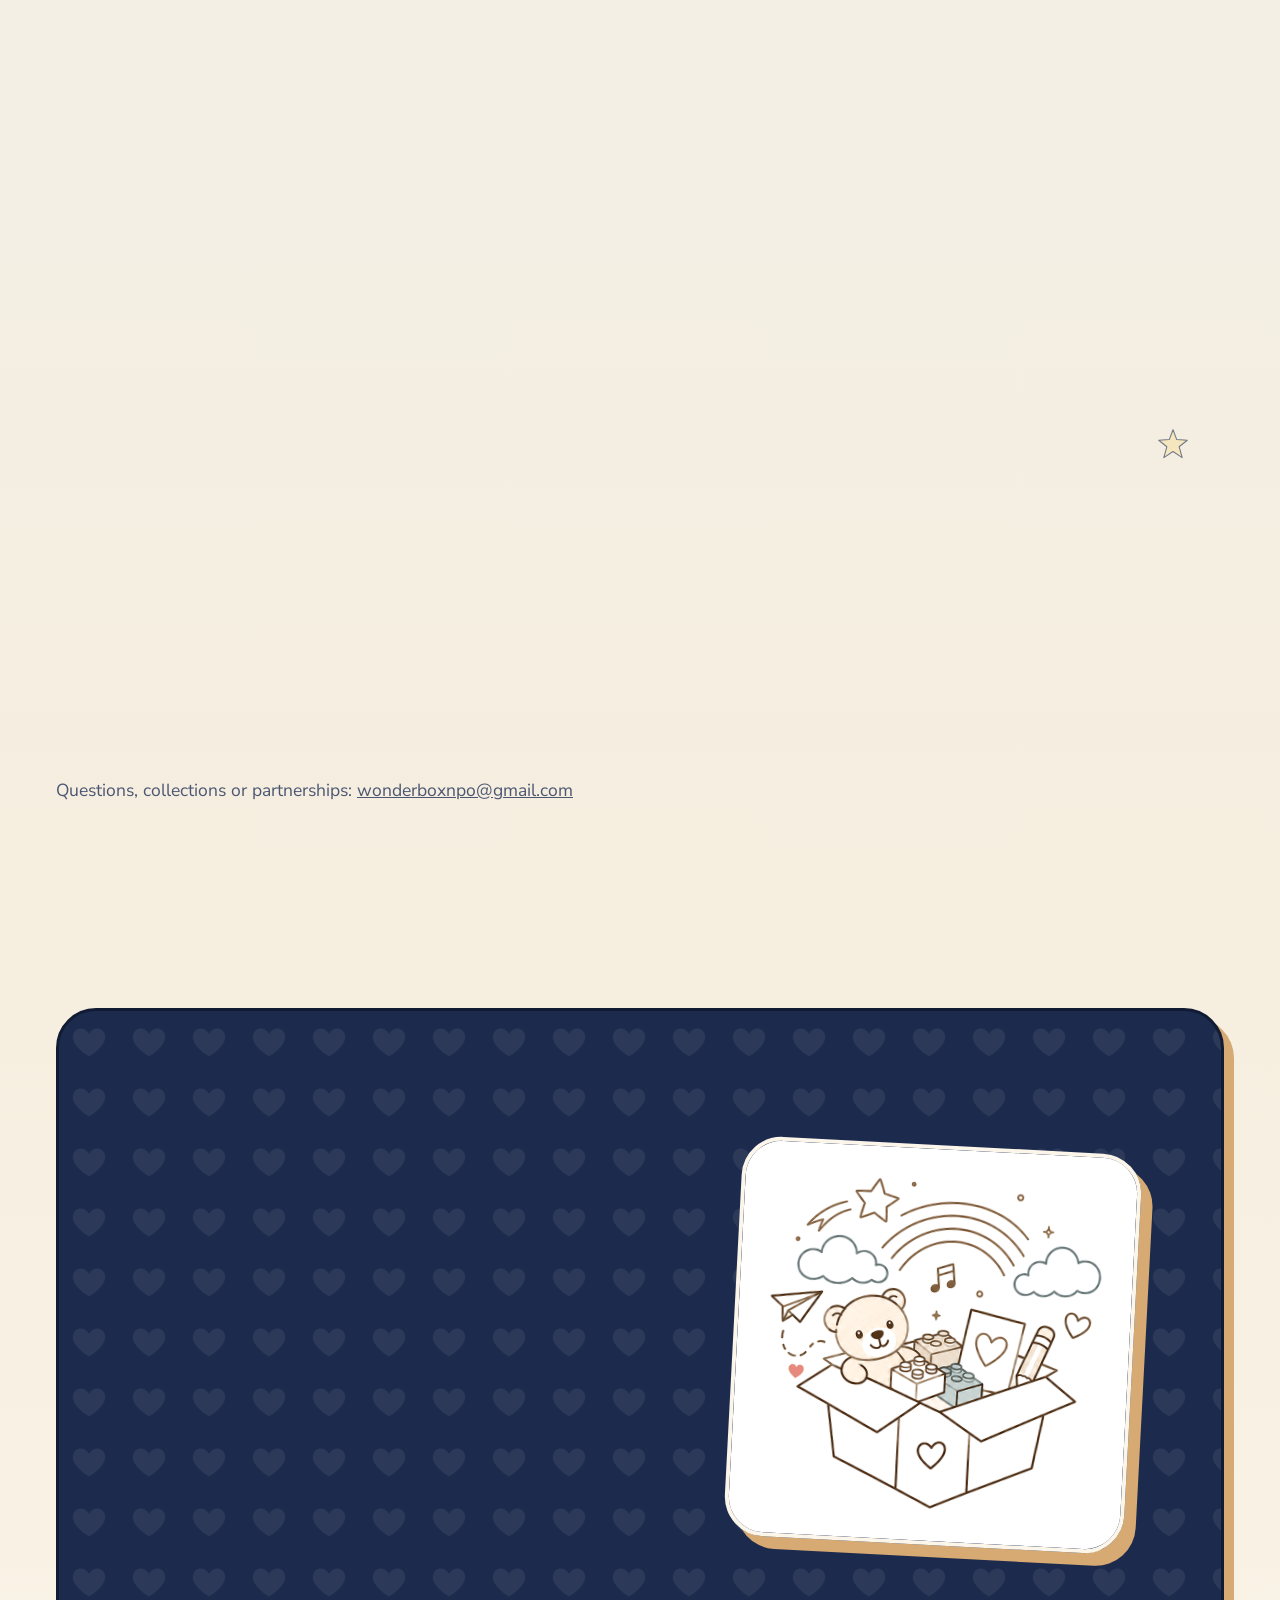
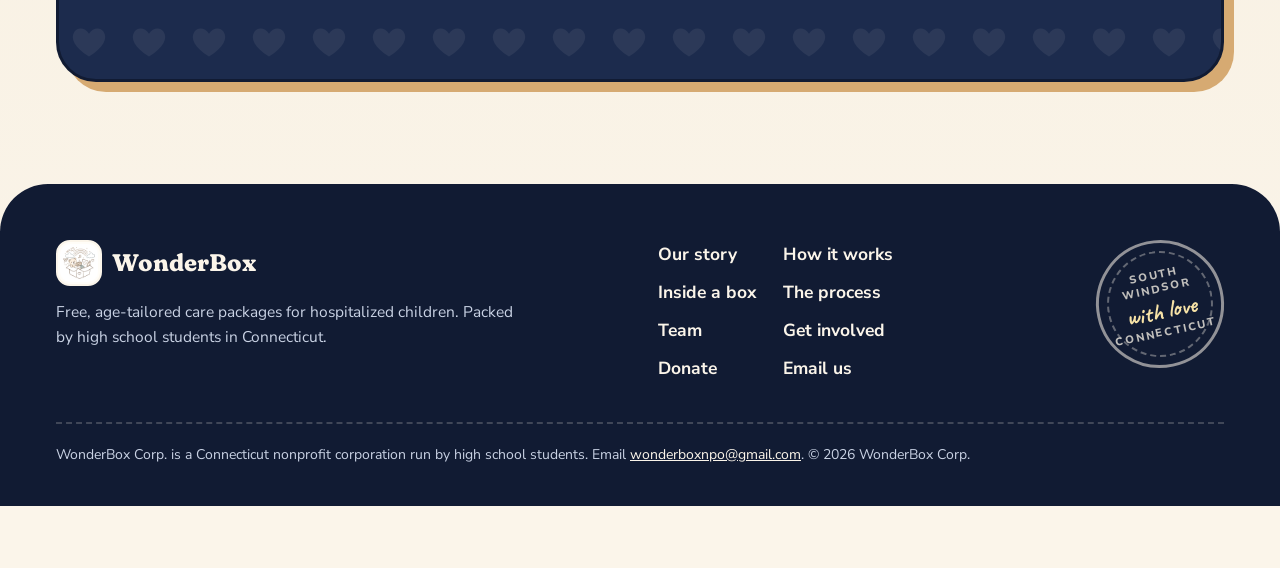
==== commit eaa66112: "Redesign site: interactive tape-rip box, team page, process gallery Co-Authored-By: Claude Sonnet 5." ====
--- a/about.html
+++ b/about.html
@@ -2,478 +2,13 @@
 <html lang="en">
 <head>
 <meta charset="utf-8">
-<meta name="viewport" content="width=device-width, initial-scale=1, viewport-fit=cover">
-<title>About WonderBox</title>
-<link rel="preconnect" href="https://fonts.googleapis.com">
-<link rel="preconnect" href="https://fonts.gstatic.com" crossorigin>
-<link rel="stylesheet" href="https://fonts.googleapis.com/css2?family=Nunito:wght@400;600;800&family=Poppins:wght@600;700&display=swap">
-<style>
-:root { color-scheme: light; padding-top: env(safe-area-inset-top, 0px); padding-bottom: env(safe-area-inset-bottom, 0px); }
-body { margin: 0; }
-img { max-width: 100%; }
-[hidden] { display: none !important; }
-</style>
-<style>
-/* Layout concept: a sky-blue storybook page where tilted pastel cards sit like parcels on a shelf.
-   Palette: sky, cardboard brown, and four pastel parcel tones. Type: Poppins display (matches the logo wordmark), Nunito body. */
-:root {
-  --bg: #f5f8fb;
-  --bg-alt: #e8f0f7;
-  --surface: #ffffff;
-  --ink: #2b2420;
-  --ink-soft: #5b544e;
-  --brand: #6f5844;
-  --brand-ink: #ffffff;
-  --line: #d3dde7;
-  --outline: #2b2420;
-  --focus: #1d5fd1;
-  --hdr: rgba(245, 248, 251, 0.88);
-  --sky-top: #86bce6;
-  --sky-bottom: #dcedf9;
-  --hero-ink: #2b2420;
-  --hero-soft: #3f3832;
-  --pill-bg: rgba(255, 255, 255, 0.6);
-  --cloud: #ffffff;
-  --cloud-op: 0.92;
-  --star-op: 0;
-  --sage: #d5e7d0;
-  --sky-card: #cddff4;
-  --butter: #f6e6b9;
-  --blush: #f5d8cd;
-  --card-ink: #2b2420;
-  --paper: #ffffff;
-  --paper-ink: #6f5844;
-  --shadow: 0 18px 36px -14px rgba(43, 36, 32, 0.35);
-  --display: "Poppins", "Avenir Next", "Segoe UI", system-ui, sans-serif;
-  --body: "Nunito", "Segoe UI", system-ui, -apple-system, sans-serif;
-}
-@media (prefers-color-scheme: dark) {
-  :root:not([data-theme="light"]) {
-    --bg: #101923;
-    --bg-alt: #152231;
-    --surface: #1b2a3b;
-    --ink: #f3ede7;
-    --ink-soft: #bab4ad;
-    --brand: #e6c9a2;
-    --brand-ink: #2b2420;
-    --line: #2f3e50;
-    --outline: #a99f95;
-    --focus: #8ec5ff;
-    --hdr: rgba(16, 25, 35, 0.88);
-    --sky-top: #0d1830;
-    --sky-bottom: #27406a;
-    --hero-ink: #f6f0ea;
-    --hero-soft: #d4ddea;
-    --pill-bg: rgba(255, 255, 255, 0.1);
-    --cloud: #5d7fb0;
-    --cloud-op: 0.3;
-    --star-op: 0.9;
-    --sage: #2e4636;
-    --sky-card: #2a3f5e;
-    --butter: #574a25;
-    --blush: #5a3b34;
-    --card-ink: #f3ede7;
-    --shadow: 0 18px 36px -14px rgba(0, 0, 0, 0.7);
-    color-scheme: dark;
-  }
-}
-:root[data-theme="dark"] {
-  --bg: #101923;
-  --bg-alt: #152231;
-  --surface: #1b2a3b;
-  --ink: #f3ede7;
-  --ink-soft: #bab4ad;
-  --brand: #e6c9a2;
-  --brand-ink: #2b2420;
-  --line: #2f3e50;
-  --outline: #a99f95;
-  --focus: #8ec5ff;
-  --hdr: rgba(16, 25, 35, 0.88);
-  --sky-top: #0d1830;
-  --sky-bottom: #27406a;
-  --hero-ink: #f6f0ea;
-  --hero-soft: #d4ddea;
-  --pill-bg: rgba(255, 255, 255, 0.1);
-  --cloud: #5d7fb0;
-  --cloud-op: 0.3;
-  --star-op: 0.9;
-  --sage: #2e4636;
-  --sky-card: #2a3f5e;
-  --butter: #574a25;
-  --blush: #5a3b34;
-  --card-ink: #f3ede7;
-  --shadow: 0 18px 36px -14px rgba(0, 0, 0, 0.7);
-  color-scheme: dark;
-}
-
-*, *::before, *::after { box-sizing: border-box; }
-html { scroll-behavior: smooth; }
-body {
-  background: var(--bg);
-  color: var(--ink);
-  font-family: var(--body);
-  font-size: 17px;
-  line-height: 1.6;
-  -webkit-font-smoothing: antialiased;
-  overflow-x: hidden;
-}
-body::before {
-  content: "";
-  position: fixed;
-  inset: 0 0 auto;
-  height: env(safe-area-inset-top, 0px);
-  z-index: 60;
-  background: var(--hdr);
-}
-h1, h2, h3 { font-family: var(--display); margin: 0; text-wrap: balance; }
-h2 { font-weight: 700; font-size: clamp(28px, 4vw, 42px); line-height: 1.12; }
-h3 { font-weight: 600; font-size: 21px; line-height: 1.25; }
-p { margin: 0; }
-a { color: inherit; }
-img { display: block; }
-:focus-visible { outline: 3px solid var(--focus); outline-offset: 3px; border-radius: 6px; }
-section[id] { scroll-margin-top: 64px; }
-
-.wrap {
-  width: 100%;
-  max-width: 1180px;
-  margin-inline: auto;
-  padding-left: max(16px, env(safe-area-inset-left, 0px));
-  padding-right: max(16px, env(safe-area-inset-right, 0px));
-}
-.band { padding-block: clamp(56px, 8vw, 104px); }
-
-/* Buttons */
-.btn {
-  display: inline-flex; align-items: center; justify-content: center;
-  padding: 13px 24px; border-radius: 999px; border: 2px solid transparent;
-  font: 600 16px/1 var(--display); text-decoration: none; cursor: pointer;
-  transition: transform 0.15s ease;
-}
-.btn:hover { transform: translateY(-2px); }
-.btn-primary { background: var(--brand); color: var(--brand-ink); }
-.btn-ghost { border-color: var(--hero-ink); color: var(--hero-ink); }
-.btn-inverse { background: var(--brand-ink); color: var(--brand); }
-.btn[aria-disabled="true"] { opacity: 0.75; cursor: default; }
-.btn[aria-disabled="true"]:hover { transform: none; }
-
-/* Header */
-.site-header {
-  position: sticky; top: env(safe-area-inset-top, 0px); z-index: 50;
-  background: var(--hdr); backdrop-filter: blur(10px);
-  border-bottom: 1px solid var(--line);
-}
-.bar { display: flex; align-items: center; justify-content: space-between; gap: 16px; min-height: 64px; }
-.brand { display: flex; align-items: center; gap: 10px; text-decoration: none; color: var(--brand); font: 700 21px/1 var(--display); }
-.brand img { width: 40px; height: 40px; padding: 3px; border-radius: 12px; background: var(--paper); object-fit: contain; }
-.nav { display: flex; align-items: center; gap: 4px; }
-.nav .link { padding: 8px 12px; border-radius: 999px; color: var(--ink-soft); text-decoration: none; font-weight: 600; font-size: 15px; }
-.nav .link:hover { color: var(--ink); background: var(--bg-alt); }
-.nav .btn { padding: 10px 20px; font-size: 15px; margin-left: 8px; }
-@media (max-width: 800px) { .nav .link { display: none; } .nav .btn { margin-left: 0; } }
-
-/* Hero */
-.hero { position: relative; overflow: hidden; color: var(--hero-ink); background: linear-gradient(180deg, var(--sky-top), var(--sky-bottom)); }
-.hero::before {
-  content: ""; position: absolute; inset: 0; pointer-events: none; opacity: var(--star-op);
-  background-image:
-    radial-gradient(1.6px 1.6px at 8% 18%, #fff, transparent),
-    radial-gradient(1.2px 1.2px at 17% 62%, #fff, transparent),
-    radial-gradient(1.8px 1.8px at 29% 30%, #fff, transparent),
-    radial-gradient(1.2px 1.2px at 41% 80%, #fff, transparent),
-    radial-gradient(1.6px 1.6px at 55% 14%, #fff, transparent),
-    radial-gradient(1.2px 1.2px at 63% 52%, #fff, transparent),
-    radial-gradient(1.8px 1.8px at 78% 24%, #fff, transparent),
-    radial-gradient(1.2px 1.2px at 88% 70%, #fff, transparent),
-    radial-gradient(1.6px 1.6px at 94% 12%, #fff, transparent);
-}
-.cloud { position: absolute; width: var(--w); color: var(--cloud); opacity: var(--cloud-op); pointer-events: none; animation: drift var(--t) ease-in-out infinite alternate; }
-.cloud svg { display: block; width: 100%; height: auto; fill: currentColor; }
-.c1 { --w: 230px; --t: 26s; top: 7%; left: -3%; }
-.c2 { --w: 280px; --t: 32s; top: 58%; right: -4%; }
-.c3 { --w: 150px; --t: 22s; top: 22%; left: 47%; }
-@keyframes drift { from { transform: translateX(-4%); } to { transform: translateX(8%); } }
-.hero-grid {
-  position: relative; z-index: 1; display: grid; align-items: center; gap: clamp(32px, 6vw, 72px);
-  grid-template-columns: minmax(0, 1.15fr) minmax(0, 0.85fr);
-  padding-block: clamp(44px, 7vw, 92px) clamp(56px, 8vw, 110px);
-}
-.pill { display: inline-flex; align-items: center; gap: 8px; padding: 7px 14px; border-radius: 999px; background: var(--pill-bg); border: 1px solid var(--hero-soft); font-weight: 800; font-size: 14px; }
-.pill i { width: 8px; height: 8px; border-radius: 50%; background: #3fa66b; }
-.hero h1 { font-weight: 700; font-size: clamp(38px, 6.2vw, 68px); line-height: 1.04; margin-top: 20px; }
-.lede { margin-top: 20px; max-width: 34em; font-size: clamp(18px, 2vw, 21px); color: var(--hero-soft); }
-.cta-row { margin-top: 30px; display: flex; flex-wrap: wrap; gap: 12px; }
-.hero-card {
-  position: relative; margin: 0 auto; width: 100%; max-width: 440px; padding: 18px 18px 14px;
-  background: var(--paper); border-radius: 28px; box-shadow: var(--shadow);
-  transform: rotate(2.5deg); animation: float 7s ease-in-out infinite alternate;
-}
-.hero-card::before {
-  content: ""; position: absolute; top: -14px; left: 50%; width: 120px; height: 30px; margin-left: -60px;
-  background: var(--butter); opacity: 0.95; border-radius: 4px; transform: rotate(-3deg);
-}
-.hero-card img { width: 100%; height: auto; aspect-ratio: 1 / 1; }
-.hero-card figcaption { margin-top: 6px; text-align: center; color: var(--paper-ink); font: 600 13px/1.3 var(--display); letter-spacing: 0.1em; text-transform: uppercase; }
-@keyframes float { from { transform: rotate(2.5deg) translateY(0); } to { transform: rotate(1.5deg) translateY(-8px); } }
-@media (max-width: 860px) {
-  .hero-grid { grid-template-columns: minmax(0, 1fr); }
-  .hero-card { max-width: 340px; }
-}
-
-/* Ribbon */
-.ribbon { overflow: hidden; background: var(--brand); color: var(--brand-ink); padding-block: 14px; }
-.ribbon-track { display: flex; width: max-content; animation: scroll 38s linear infinite; }
-.ribbon-set { display: flex; align-items: center; flex-shrink: 0; }
-.ribbon-set span { font: 600 14px/1 var(--display); letter-spacing: 0.12em; text-transform: uppercase; white-space: nowrap; }
-.ribbon-set i { width: 7px; height: 7px; margin-inline: 28px; border-radius: 50%; background: currentColor; opacity: 0.7; }
-@keyframes scroll { to { transform: translateX(-50%); } }
-
-/* Stats */
-.stats { display: grid; grid-template-columns: repeat(auto-fit, minmax(170px, 1fr)); gap: 0; background: var(--surface); border: 1px solid var(--line); border-radius: 26px; overflow: hidden; }
-.stat { padding: 26px 28px; border-right: 1px solid var(--line); }
-.stat:last-child { border-right: 0; }
-.stat b { display: block; font: 700 clamp(34px, 4.4vw, 48px)/1 var(--display); color: var(--brand); font-variant-numeric: tabular-nums; }
-.stat span { display: block; margin-top: 8px; color: var(--ink-soft); font-weight: 600; }
-@media (max-width: 620px) { .stat { border-right: 0; border-bottom: 1px solid var(--line); } .stat:last-child { border-bottom: 0; } }
-
-.serving { margin-top: 22px; text-align: center; color: var(--ink-soft); font-weight: 600; }
-
-/* Story */
-.split { display: grid; gap: clamp(28px, 5vw, 64px); grid-template-columns: minmax(0, 5fr) minmax(0, 7fr); align-items: start; }
-.split > .lead { position: sticky; top: 96px; }
-.lead p { margin-top: 16px; color: var(--ink-soft); font-size: 18px; max-width: 26em; }
-.story p + p { margin-top: 18px; }
-.story p { font-size: 19px; max-width: 34em; }
-@media (max-width: 900px) { .split { grid-template-columns: minmax(0, 1fr); } .split > .lead { position: static; } }
-
-/* What we do */
-.alt { background: var(--bg-alt); }
-.do-grid { display: grid; gap: 22px; grid-template-columns: repeat(2, minmax(0, 1fr)); }
-.tilt {
-  display: flex; flex-direction: column; gap: 12px; padding: 26px; border-radius: 26px;
-  background: var(--tone); color: var(--card-ink); border: 2px solid var(--outline);
-  transform: rotate(var(--r, 0deg)); transition: transform 0.25s ease;
-}
-.tilt:hover, .tilt:focus-within { transform: rotate(0deg) translateY(-4px); }
-.tilt p { font-size: 16.5px; }
-.tilt .more { margin-top: auto; padding-top: 6px; font-weight: 800; text-decoration: underline; text-decoration-thickness: 2px; text-underline-offset: 4px; }
-.do-grid .tilt:nth-child(even) { margin-top: 28px; }
-.do-grid .tilt:nth-child(1) { --r: -1.4deg; }
-.do-grid .tilt:nth-child(2) { --r: 1.2deg; }
-.do-grid .tilt:nth-child(3) { --r: 1deg; }
-.do-grid .tilt:nth-child(4) { --r: -1.2deg; }
-[data-tone="sage"] { --tone: var(--sage); }
-[data-tone="sky"] { --tone: var(--sky-card); }
-[data-tone="butter"] { --tone: var(--butter); }
-[data-tone="blush"] { --tone: var(--blush); }
-@media (max-width: 560px) { .do-grid { grid-template-columns: minmax(0, 1fr); } .do-grid .tilt:nth-child(even) { margin-top: 0; } }
-
-/* Inside a box */
-.sec-head { max-width: 40em; }
-.sec-head p { margin-top: 14px; color: var(--ink-soft); font-size: 18px; }
-.tabs { margin-top: 28px; display: flex; flex-wrap: wrap; gap: 10px; }
-.tab {
-  padding: 12px 20px; border-radius: 999px; border: 2px solid var(--outline); cursor: pointer;
-  background: var(--surface); color: var(--ink); font: 600 16px/1 var(--display);
-}
-.tab[aria-selected="true"] { background: var(--brand); border-color: var(--brand); color: var(--brand-ink); }
-.panel {
-  margin-top: 20px; display: grid; gap: 28px; align-items: center;
-  grid-template-columns: minmax(0, 1fr) minmax(0, 1fr);
-  padding: clamp(24px, 4vw, 44px); border-radius: 30px;
-  background: var(--tone); color: var(--card-ink); border: 2px solid var(--outline);
-}
-.panel .who { font: 600 15px/1 var(--display); letter-spacing: 0.1em; text-transform: uppercase; }
-.panel .age { margin-top: 10px; font: 700 clamp(40px, 6vw, 68px)/1 var(--display); }
-.panel p { margin-top: 14px; font-size: 18px; max-width: 24em; }
-.chips { list-style: none; margin: 0; padding: 0; display: flex; flex-wrap: wrap; gap: 10px; }
-.chips li { padding: 10px 16px; border-radius: 16px; background: var(--surface); color: var(--ink); border: 2px solid var(--outline); font-weight: 800; }
-.note { margin-top: 16px; font-size: 14.5px; color: var(--ink-soft); }
-@media (max-width: 760px) { .panel { grid-template-columns: minmax(0, 1fr); } }
-
-/* How it works */
-.steps { list-style: none; margin: 28px 0 0; padding: 0; display: grid; gap: 22px; counter-reset: step; }
-.steps li { position: relative; padding-left: 62px; counter-increment: step; }
-.steps li::before {
-  content: counter(step); position: absolute; left: 0; top: 0; width: 44px; height: 44px; border-radius: 50%;
-  display: grid; place-items: center; background: var(--brand); color: var(--brand-ink); font: 700 18px/1 var(--display);
-}
-.steps h3 { font-size: 20px; }
-.steps p { margin-top: 4px; color: var(--ink-soft); }
-.give { background: var(--surface); border: 1px solid var(--line); border-radius: 28px; padding: clamp(24px, 3.5vw, 40px); box-shadow: var(--shadow); }
-.give h3 { font-size: 24px; }
-.give dl { margin: 20px 0 0; display: grid; gap: 18px; }
-.give dt { font: 600 17px/1.3 var(--display); }
-.give dd { margin: 4px 0 0; color: var(--ink-soft); }
-.give .free { margin-top: 24px; padding: 14px 18px; border-radius: 16px; background: var(--sage); color: var(--card-ink); font-weight: 800; }
-
-/* Ways to help */
-.help-grid { margin-top: 32px; display: grid; gap: 20px; grid-template-columns: repeat(auto-fit, minmax(230px, 1fr)); }
-.help { display: flex; flex-direction: column; gap: 10px; padding: 26px; border-radius: 22px; background: var(--surface); border: 1px solid var(--line); }
-.help p { color: var(--ink-soft); font-size: 16.5px; }
-.help .more { margin-top: auto; padding-top: 8px; font-weight: 800; color: var(--brand); text-underline-offset: 4px; text-decoration-thickness: 2px; }
-.contact-note { margin-top: 22px; color: var(--ink-soft); }
-
-/* Mission */
-.mission { background: linear-gradient(180deg, var(--sky-bottom), var(--sky-top)); color: var(--hero-ink); }
-.mission .label { font: 600 14px/1 var(--display); letter-spacing: 0.14em; text-transform: uppercase; }
-.mission blockquote { margin: 20px 0 0; max-width: 24em; font: 600 clamp(26px, 3.8vw, 44px)/1.22 var(--display); text-wrap: balance; }
-
-/* Donate */
-.donate { padding: clamp(32px, 6vw, 72px); border-radius: 34px; background: var(--brand); color: var(--brand-ink); }
-.donate h2 { color: inherit; max-width: 14em; }
-.donate p { margin-top: 16px; max-width: 34em; font-size: 19px; }
-.donate .btn { margin-top: 28px; }
-
-/* Footer */
-.site-footer { background: var(--bg-alt); border-top: 1px solid var(--line); padding-block: 40px; }
-.foot { display: flex; flex-wrap: wrap; align-items: center; justify-content: space-between; gap: 20px; }
-.foot p { color: var(--ink-soft); font-size: 15px; max-width: 34em; }
-.foot nav { display: flex; flex-wrap: wrap; gap: 8px 20px; }
-.foot nav a { color: var(--ink-soft); font-weight: 600; text-decoration: none; }
-.foot nav a:hover { color: var(--ink); text-decoration: underline; }
-.copy { margin-top: 24px; color: var(--ink-soft); font-size: 14px; }
-
-@media (prefers-reduced-motion: reduce) {
-  html { scroll-behavior: auto; }
-  .cloud, .hero-card, .ribbon-track { animation: none; }
-  .tilt, .btn { transition: none; }
-}
-
-/* About page */
-.nav .link[aria-current="page"] { color: var(--ink); background: var(--bg-alt); }
-.page-hero { position: relative; z-index: 1; padding-block: clamp(48px, 7vw, 92px) clamp(56px, 8vw, 100px); }
-.page-hero h1 { margin-top: 18px; max-width: 15em; font-weight: 700; font-size: clamp(36px, 5.6vw, 62px); line-height: 1.06; }
-.team { margin-top: 36px; display: grid; gap: 26px; grid-template-columns: repeat(2, minmax(0, 1fr)); }
-.member {
-  display: flex; flex-direction: column; gap: 12px; padding: 28px; border-radius: 28px;
-  background: var(--tone); color: var(--card-ink); border: 2px solid var(--outline);
-  transform: rotate(var(--r, 0deg)); transition: transform 0.25s ease;
-}
-.member:hover, .member:focus-within { transform: rotate(0deg) translateY(-4px); }
-.member.first { grid-column: 1 / -1; display: grid; grid-template-columns: auto minmax(0, 1fr); gap: 8px 30px; align-items: start; --r: -0.5deg; }
-.member:nth-child(2) { --r: 1deg; }
-.member:nth-child(3) { --r: -1deg; }
-.avatar {
-  display: grid; place-items: center; width: 84px; height: 84px; border-radius: 50%;
-  background: var(--surface); color: var(--ink); border: 2px solid var(--outline);
-  font: 700 28px/1 var(--display); letter-spacing: 0.02em;
-}
-.first .avatar { width: 116px; height: 116px; font-size: 40px; grid-row: span 3; }
-.member h2 { font-size: 26px; line-height: 1.15; }
-.role { font: 600 13px/1.3 var(--display); letter-spacing: 0.1em; text-transform: uppercase; }
-.member p { font-size: 17.5px; max-width: 40em; }
-.first p { font-size: 19px; }
-.about-cta { margin-top: 36px; }
-@media (max-width: 760px) {
-  .team { grid-template-columns: minmax(0, 1fr); }
-  .member.first { grid-template-columns: minmax(0, 1fr); }
-  .first .avatar { grid-row: auto; width: 96px; height: 96px; font-size: 34px; }
-}
-</style>
+<meta name="viewport" content="width=device-width, initial-scale=1">
+<title>WonderBox team</title>
+<meta http-equiv="refresh" content="0; url=index.html#team">
+<link rel="canonical" href="index.html#team">
+<style>body { margin: 0; min-height: 100vh; display: grid; place-items: center; background: #FBF5EA; color: #1C2B4D; font: 600 18px/1.5 system-ui, sans-serif; }</style>
 </head>
 <body>
-
-<svg width="0" height="0" style="position:absolute" aria-hidden="true" focusable="false">
-  <symbol id="cloud" viewBox="0 0 200 100">
-    <circle cx="60" cy="62" r="28"/><circle cx="100" cy="46" r="36"/><circle cx="142" cy="62" r="26"/>
-    <rect x="34" y="62" width="134" height="28" rx="14"/>
-  </symbol>
-</svg>
-
-<header class="site-header">
-  <div class="wrap bar">
-    <a class="brand" href="index.html" aria-label="WonderBox home">
-      <img src="wonderbox-logo.png" alt="" width="40" height="40">
-      <span>WonderBox</span>
-    </a>
-    <nav class="nav" aria-label="Main">
-      <a class="link" href="index.html#story">Our story</a>
-      <a class="link" href="index.html#what">What we do</a>
-      <a class="link" href="index.html#inside">Inside a box</a>
-      <a class="link" href="index.html#help">Ways to help</a>
-      <a class="link" href="about.html" aria-current="page">About us</a>
-      <a class="btn btn-primary" href="https://givebutter.com/WonderBoxFundraisingDrive?s=6O8smw" target="_blank" rel="noopener">Donate</a>
-    </nav>
-  </div>
-</header>
-
-<main id="top">
-  <section class="hero">
-    <div class="cloud c1" aria-hidden="true"><svg viewBox="0 0 200 100"><use href="#cloud"/></svg></div>
-    <div class="cloud c2" aria-hidden="true"><svg viewBox="0 0 200 100"><use href="#cloud"/></svg></div>
-    <div class="wrap page-hero">
-      <span class="pill"><i></i>About us</span>
-      <h1>The students behind WonderBox.</h1>
-      <p class="lede">WonderBox is run by high school students who volunteer in Connecticut hospitals. After seeing how hard these stays can be on children, we decided to do something about it.</p>
-    </div>
-  </section>
-
-  <section class="band mission" aria-labelledby="mission-label">
-    <div class="wrap">
-      <div class="label" id="mission-label">Our mission</div>
-      <blockquote>WonderBox delivers free, age-tailored care packages to hospitalized children, bringing comfort, joy, and a reminder that they are not alone during a hard time.</blockquote>
-    </div>
-  </section>
-
-  <section class="band" id="team">
-    <div class="wrap">
-      <div class="sec-head">
-        <h2>Meet the team</h2>
-        <p>Three students from South Windsor High School who share one goal.</p>
-      </div>
-      <div class="team">
-        <article class="member first" data-tone="butter">
-          <div class="avatar" aria-hidden="true">KG</div>
-          <div class="role">Founder and Executive Director</div>
-          <h2>Kavin Gurunathamoorthy</h2>
-          <p>I'm a senior at South Windsor High School planning a career that combines healthcare and leadership. I volunteer at Connecticut Children's, am training to become an EMT, serve as a Flight Commander in Civil Air Patrol, and play varsity golf.</p>
-        </article>
-        <article class="member" data-tone="sky">
-          <div class="avatar" aria-hidden="true">ST</div>
-          <div class="role">Co-Founder and Vice Director</div>
-          <h2>Sri Thella</h2>
-          <p>I'm a junior at South Windsor High School planning a career in medicine. Volunteering with Hartford HealthCare taught me how much compassion, teamwork, and service matter when you support patients and work alongside healthcare professionals.</p>
-        </article>
-        <article class="member" data-tone="blush">
-          <div class="avatar" aria-hidden="true">AP</div>
-          <div class="role">Co-Founder and Vice Director</div>
-          <h2>Aniron Pal</h2>
-          <p>I'm a junior at South Windsor High School working toward a career as a cardiothoracic surgeon. I volunteer at Backus Hospital, shadow physicians, and do research in the UConn Department of Chemistry. I also lead in Model UN and H.O.P.E. and serve in Civil Air Patrol.</p>
-        </article>
-      </div>
-    </div>
-  </section>
-
-  <section class="band alt" id="donate">
-    <div class="wrap">
-      <div class="donate">
-        <h2>Help us fill the next box.</h2>
-        <p>Your gift covers the items inside each WonderBox and the packaging and delivery that gets it to a child. Families never pay anything.</p>
-        <a class="btn btn-inverse" href="https://givebutter.com/WonderBoxFundraisingDrive?s=6O8smw" target="_blank" rel="noopener">Donate to WonderBox</a>
-      </div>
-    </div>
-  </section>
-</main>
-
-<footer class="site-footer">
-  <div class="wrap">
-    <div class="foot">
-      <a class="brand" href="index.html" aria-label="WonderBox home">
-        <img src="wonderbox-logo.png" alt="" width="40" height="40">
-        <span>WonderBox</span>
-      </a>
-      <nav aria-label="Footer">
-        <a href="index.html#story">Our story</a>
-        <a href="index.html#what">What we do</a>
-        <a href="index.html#inside">Inside a box</a>
-        <a href="index.html#help">Ways to help</a>
-        <a href="about.html">About us</a>
-      </nav>
-    </div>
-    <p class="copy">WonderBox Corp. is a Connecticut nonprofit corporation run by high school students. Email us at <a href="mailto:wonderboxnpo@gmail.com">wonderboxnpo@gmail.com</a>. &copy; 2026 WonderBox Corp.</p>
-  </div>
-</footer>
-
+<p>The team now lives on the main page. <a href="index.html#team">Meet the WonderBox team</a>.</p>
 </body>
 </html>
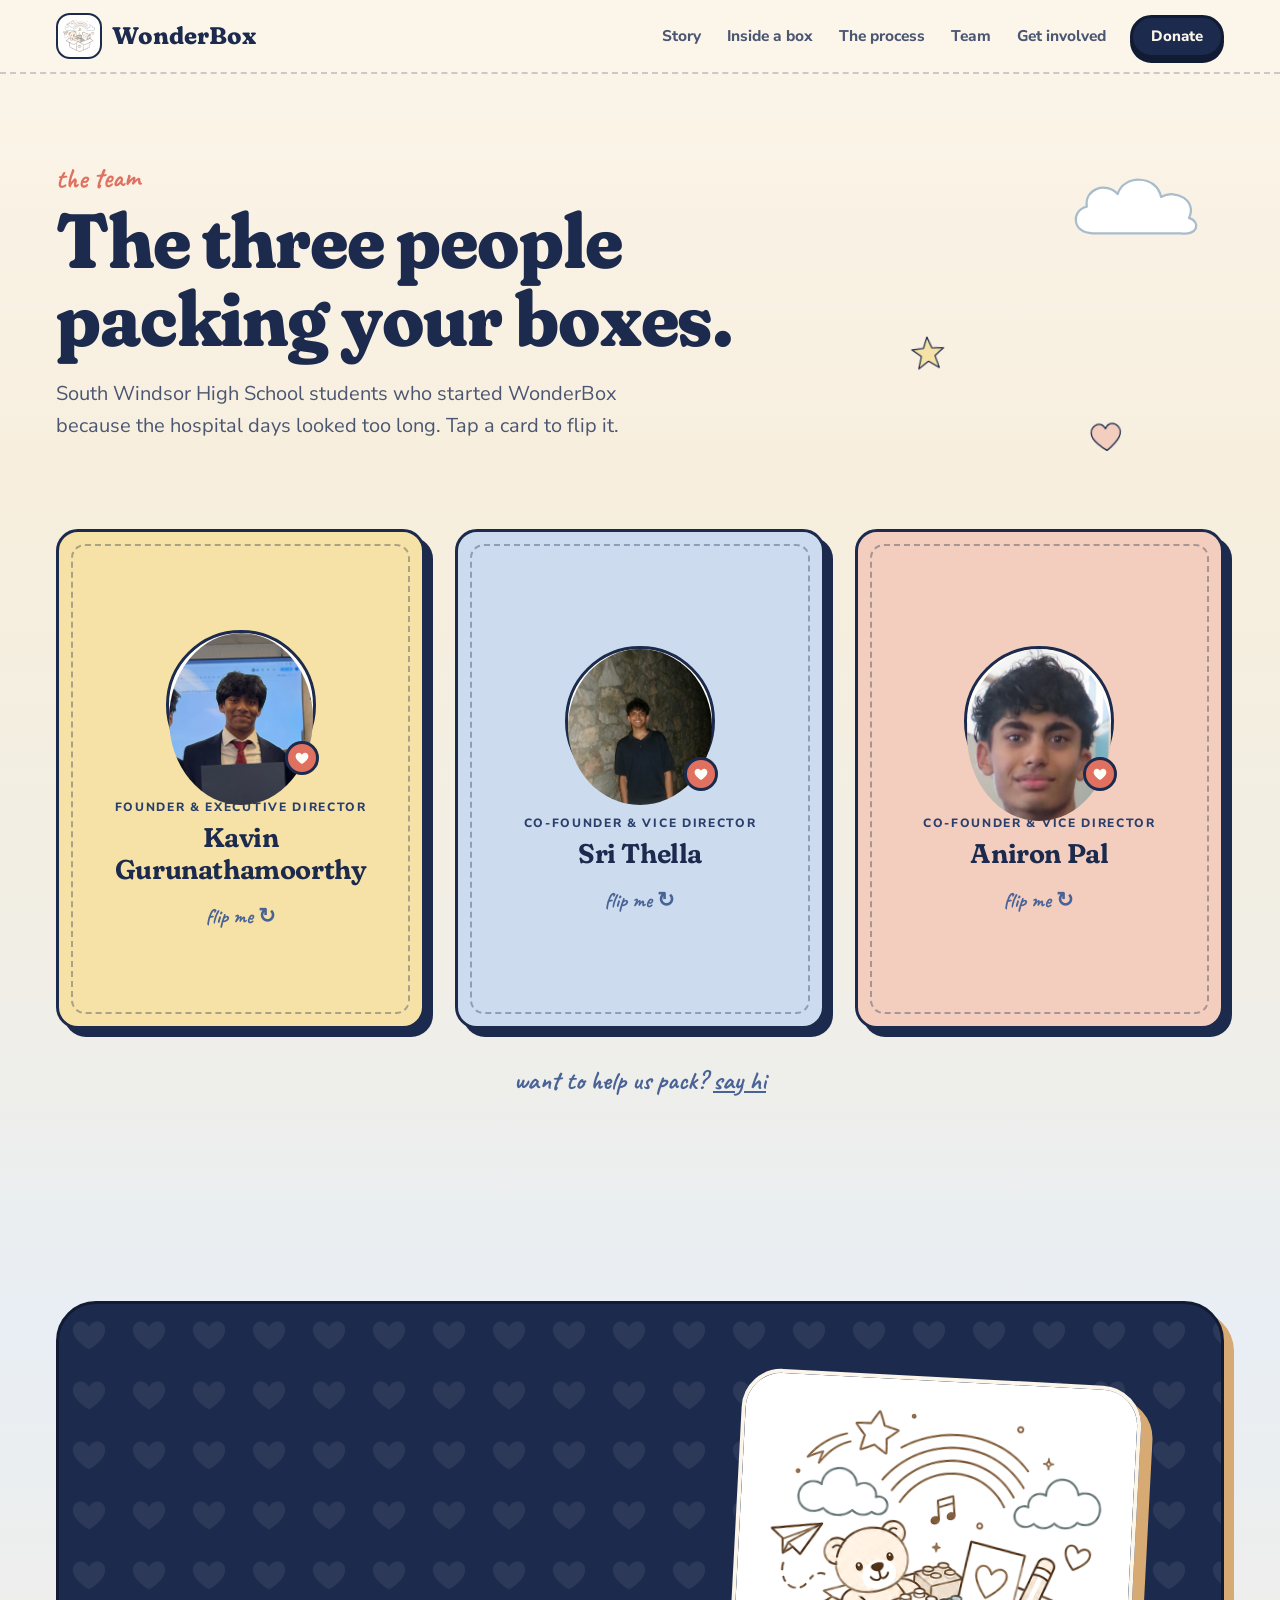
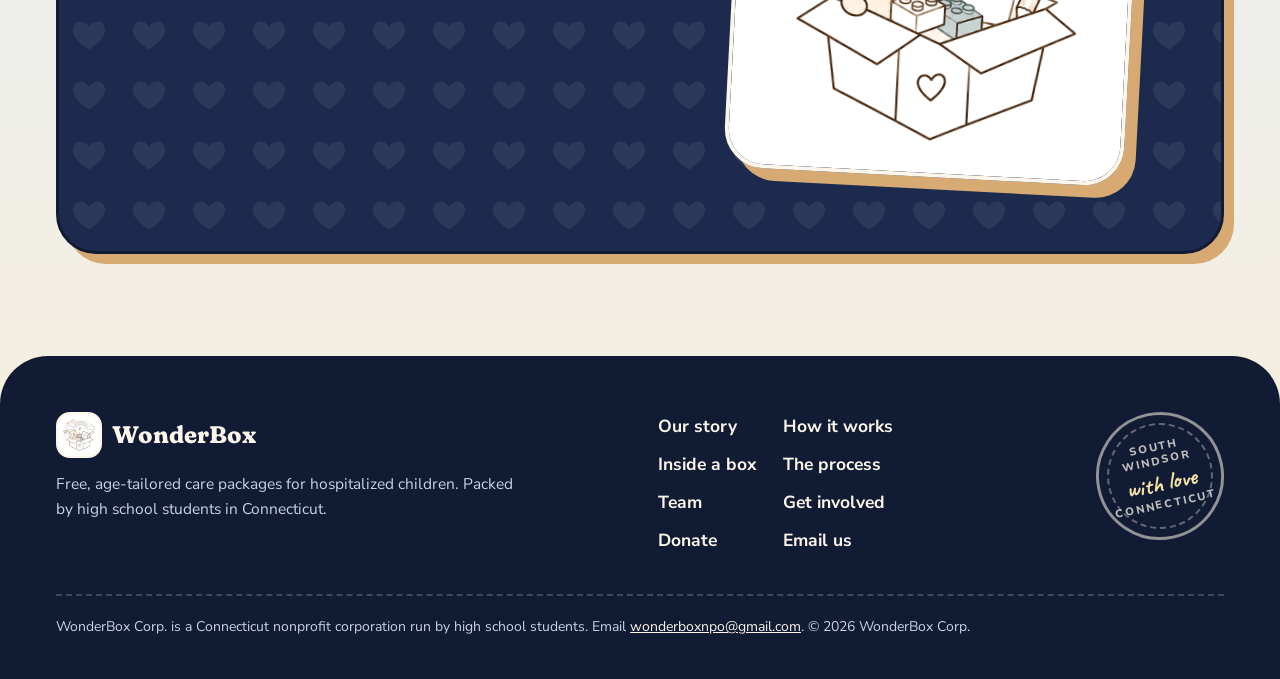
==== commit cc248d74: "New story text, no photo captions, donate buttons unlinked Co-Authored-By: Claude Sonnet 5.5 <norepl" ====
--- a/about.html
+++ b/about.html
@@ -4,11 +4,11 @@
 <meta charset="utf-8">
 <meta name="viewport" content="width=device-width, initial-scale=1">
 <title>WonderBox team</title>
-<meta http-equiv="refresh" content="0; url=index.html#team">
-<link rel="canonical" href="index.html#team">
+<meta http-equiv="refresh" content="0; url=team.html">
+<link rel="canonical" href="team.html">
 <style>body { margin: 0; min-height: 100vh; display: grid; place-items: center; background: #FBF5EA; color: #1C2B4D; font: 600 18px/1.5 system-ui, sans-serif; }</style>
 </head>
 <body>
-<p>The team now lives on the main page. <a href="index.html#team">Meet the WonderBox team</a>.</p>
+<p>The team has its own page. <a href="team.html">Meet the WonderBox team</a>.</p>
 </body>
 </html>
